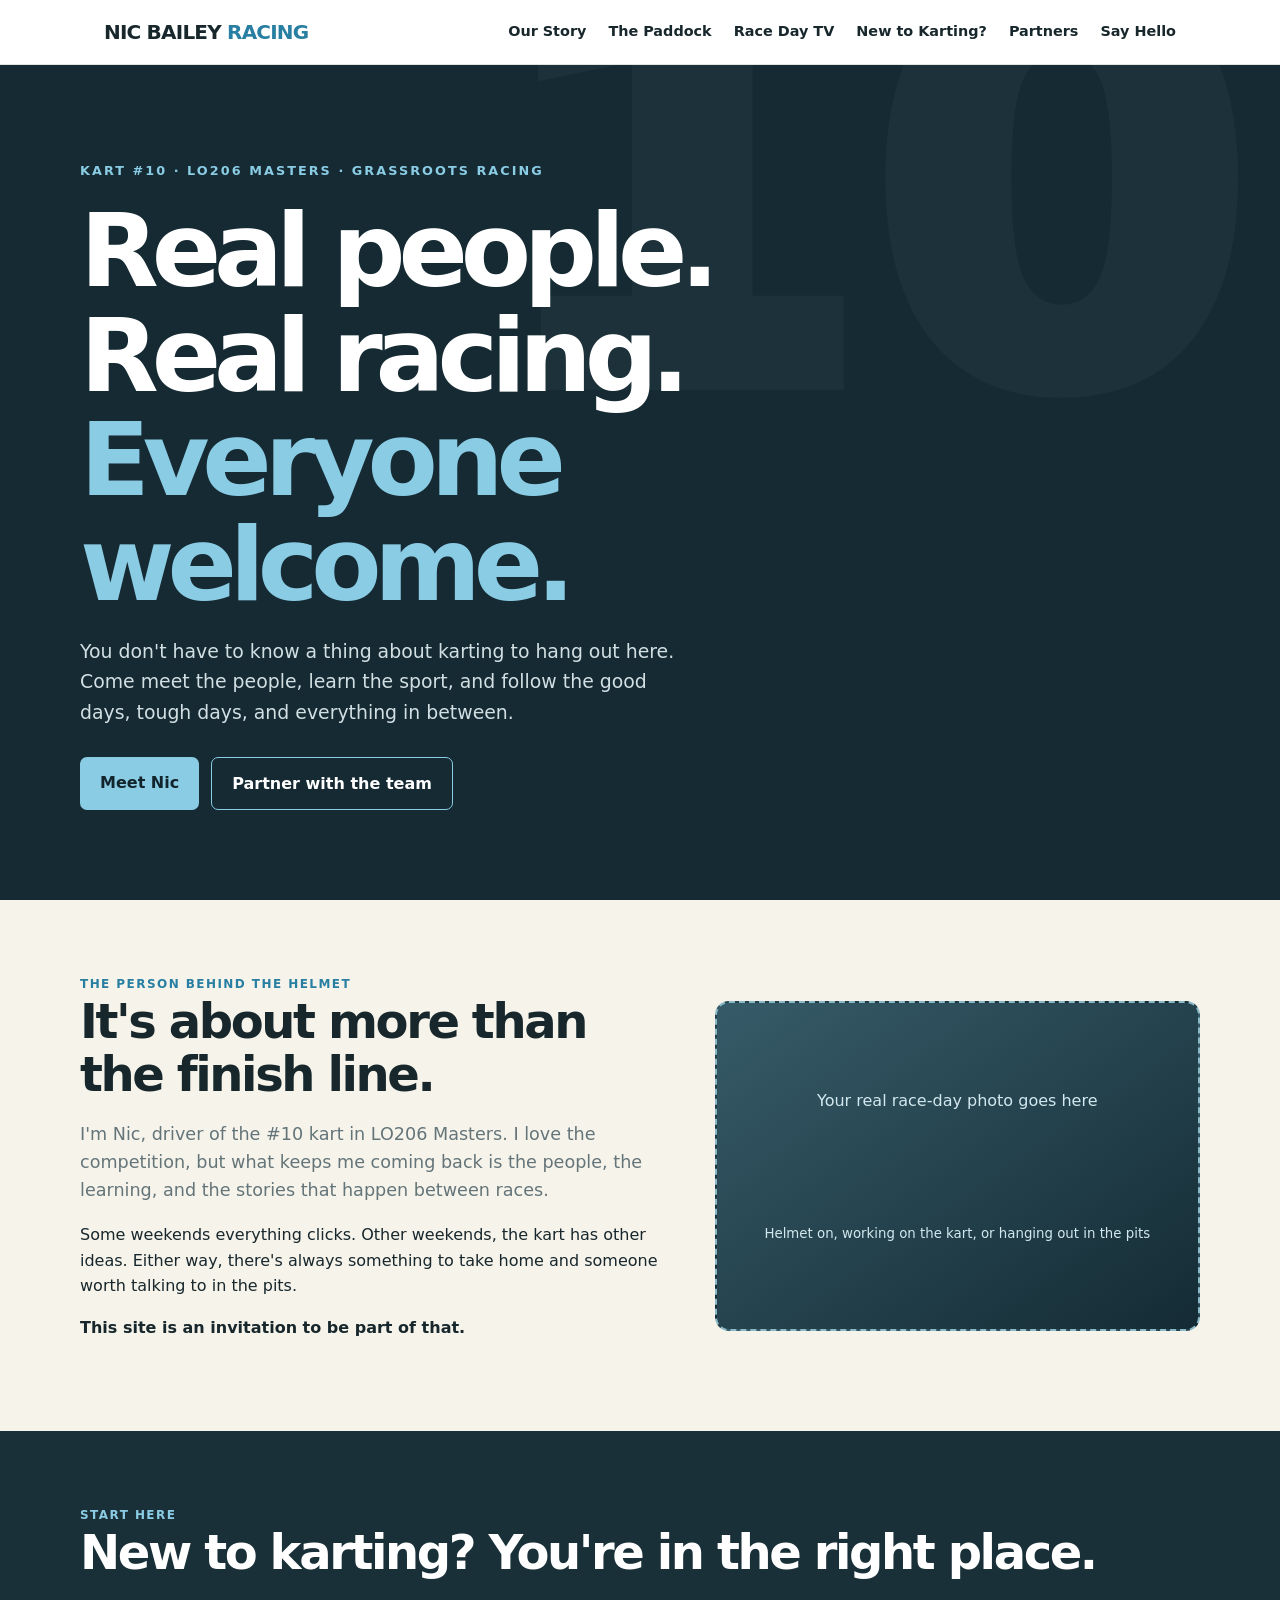
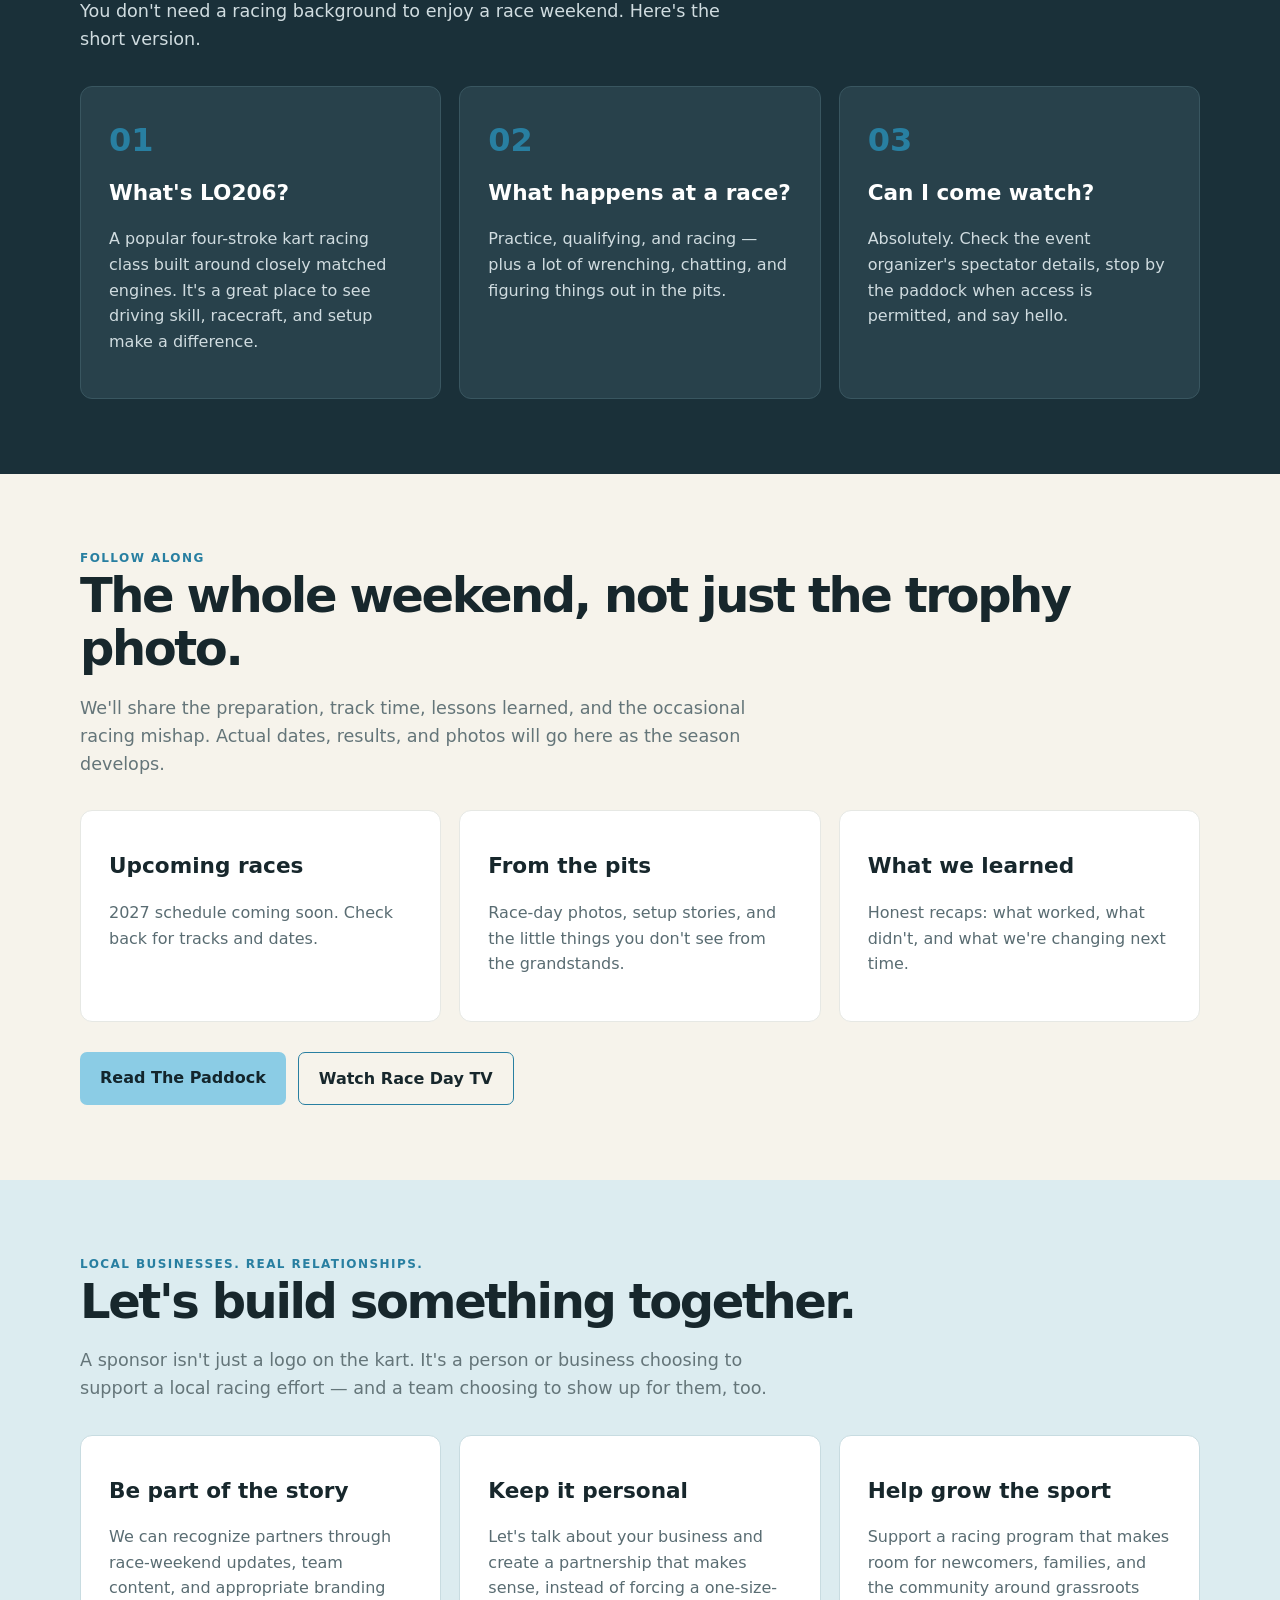
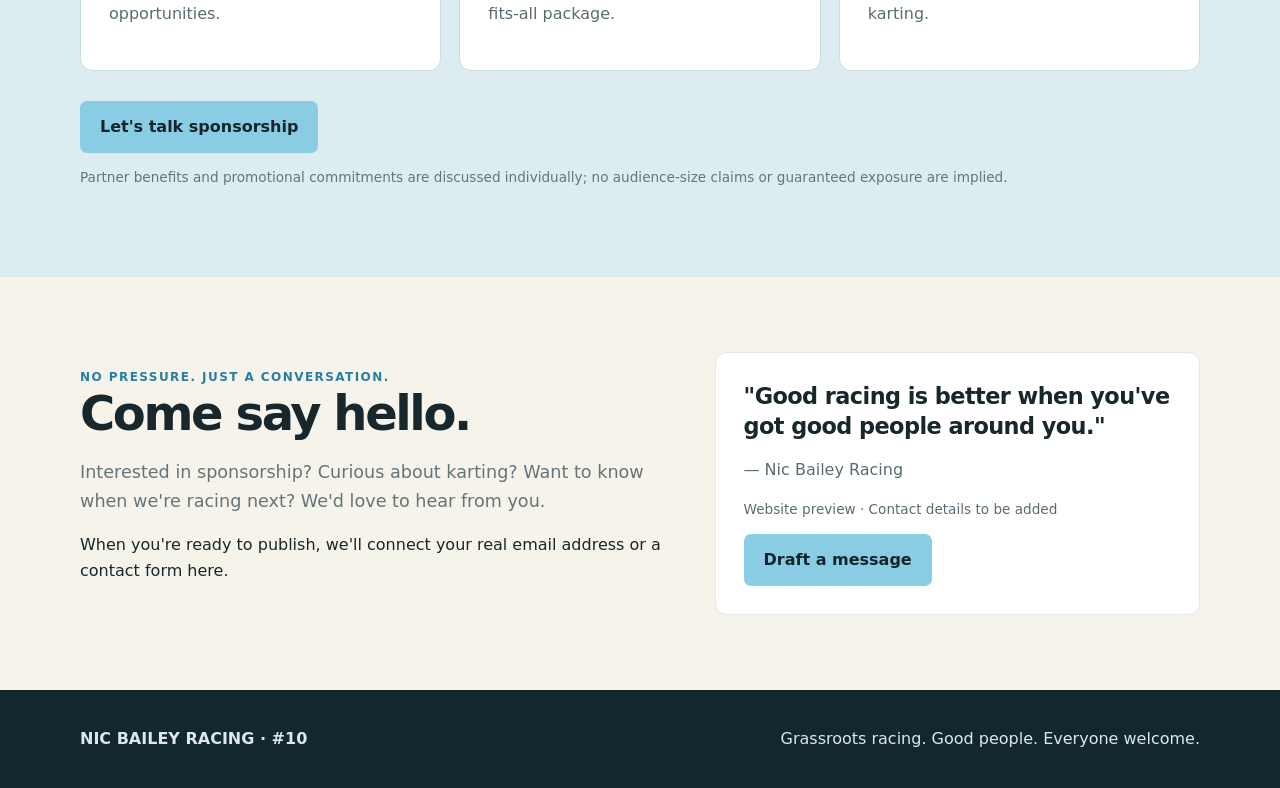
==== index.html @ 13d5673d "Add files via upload" ====
<!doctype html><html lang="en"><head><meta charset="utf-8"><meta name="viewport" content="width=device-width,initial-scale=1"><title>Nic Bailey Racing | Real People. Real Racing.</title><style>:root{--ink:#17272c;--blue:#287fa1;--cream:#f6f3eb;--muted:#647579}*{box-sizing:border-box}html{scroll-behavior:smooth}body{margin:0;font-family:system-ui,-apple-system,Segoe UI,sans-serif;background:var(--cream);color:var(--ink);line-height:1.6}header{background:#fff;position:sticky;top:0;z-index:10;border-bottom:1px solid #e2e4df}.nav{max-width:1120px;margin:auto;padding:16px 24px;display:flex;align-items:center;justify-content:space-between;gap:20px}.brand{font-weight:900;letter-spacing:-.04em;font-size:1.25rem}.brand span{color:var(--blue)}nav{display:flex;gap:22px;flex-wrap:wrap}a{color:inherit;text-decoration:none}nav a{font-size:.9rem;font-weight:650}nav a:hover{color:var(--blue)}.hero{background:#152a33;color:white;padding:96px 24px 90px;position:relative;overflow:hidden}.hero:after{content:'10';position:absolute;right:3%;top:-140px;font-weight:1000;font-size:550px;line-height:1;color:#ffffff08;pointer-events:none}.wrap{max-width:1120px;margin:auto;position:relative;z-index:1}.eyebrow{color:#8bcce5;text-transform:uppercase;letter-spacing:.16em;font-weight:800;font-size:.8rem}.hero h1{font-size:clamp(3.2rem,8vw,6.7rem);line-height:1.02;letter-spacing:-.07em;max-width:790px;margin:18px 0}.hero h1 em{font-style:normal;color:#8bcce5}.hero p{font-size:1.18rem;max-width:610px;color:#d2dfe3}.buttons{display:flex;flex-wrap:wrap;gap:12px;margin-top:30px}.btn{display:inline-block;background:#8bcce5;color:#13252c;padding:13px 20px;border-radius:7px;font-weight:800}.btn.outline{background:transparent;color:white;border:1px solid #8bcce5}.section{padding:75px 24px}.section h2{font-size:clamp(2rem,4vw,3rem);line-height:1.12;letter-spacing:-.05em;margin:0 0 18px}.lead{max-width:690px;color:var(--muted);font-size:1.1rem}.grid{display:grid;grid-template-columns:repeat(3,1fr);gap:18px;margin-top:32px}.card{background:white;padding:28px;border-radius:12px;border:1px solid #e6e8e4}.card h3{font-size:1.35rem;margin:10px 0}.card p{color:#596c72}.number{font-size:2rem;font-weight:900;color:var(--blue)}.dark{background:#1a3039;color:white}.dark .lead,.dark .card p{color:#d0dce0}.dark .card{background:#28414b;border-color:#395660}.pill{font-size:.75rem;font-weight:800;color:var(--blue);text-transform:uppercase;letter-spacing:.12em}.dark .pill{color:#8bcce5}.split{display:grid;grid-template-columns:1.2fr 1fr;gap:52px;align-items:center}.photo{background:linear-gradient(145deg,#365b68,#142b34);border-radius:14px;min-height:330px;display:grid;place-items:center;text-align:center;color:#d2e8ee;padding:30px;border:2px dashed #8bb9c7}.quote{font-size:1.4rem;font-weight:750;line-height:1.35;letter-spacing:-.025em}.sponsor{background:#dcecf0}.sponsor .card{border-color:#c8dce1}.footer{padding:36px 24px;background:#13272f;color:#dce8ec}.footer .wrap{display:flex;justify-content:space-between;gap:18px;flex-wrap:wrap}.small{font-size:.85rem;color:#63767b}.dark .small{color:#b9cbd1}.mobile{display:none}@media(max-width:760px){.grid,.split{grid-template-columns:1fr}.hero{padding:70px 22px}.section{padding:55px 22px}.nav{align-items:flex-start;flex-direction:column}nav{gap:12px}.hero:after{font-size:340px;top:0}.photo{min-height:230px}}</style></head><body><header><div class="nav"><a class="brand" href="index.html">NIC BAILEY <span>RACING</span></a><nav><a href="index.html#story">Our Story</a><a href="paddock.html">The Paddock</a><a href="videos.html">Race Day TV</a><a href="index.html#new">New to Karting?</a><a href="index.html#partners">Partners</a><a href="index.html#contact">Say Hello</a></nav></div></header><main><section class="hero" id="home"><div class="wrap"><div class="eyebrow">Kart #10 · LO206 Masters · Grassroots racing</div><h1>Real people.<br>Real racing.<br><em>Everyone welcome.</em></h1><p>You don't have to know a thing about karting to hang out here. Come meet the people, learn the sport, and follow the good days, tough days, and everything in between.</p><div class="buttons"><a class="btn" href="#story">Meet Nic</a><a class="btn outline" href="#partners">Partner with the team</a></div></div></section><section class="section" id="story"><div class="wrap split"><div><div class="pill">The person behind the helmet</div><h2>It's about more than the finish line.</h2><p class="lead">I'm Nic, driver of the #10 kart in LO206 Masters. I love the competition, but what keeps me coming back is the people, the learning, and the stories that happen between races.</p><p>Some weekends everything clicks. Other weekends, the kart has other ideas. Either way, there's always something to take home and someone worth talking to in the pits.</p><p><strong>This site is an invitation to be part of that.</strong></p></div><div class="photo">Your real race-day photo goes here<br><small>Helmet on, working on the kart, or hanging out in the pits</small></div></div></section><section class="section dark" id="new"><div class="wrap"><div class="pill">Start here</div><h2>New to karting? You're in the right place.</h2><p class="lead">You don't need a racing background to enjoy a race weekend. Here's the short version.</p><div class="grid"><article class="card"><div class="number">01</div><h3>What's LO206?</h3><p>A popular four-stroke kart racing class built around closely matched engines. It's a great place to see driving skill, racecraft, and setup make a difference.</p></article><article class="card"><div class="number">02</div><h3>What happens at a race?</h3><p>Practice, qualifying, and racing — plus a lot of wrenching, chatting, and figuring things out in the pits.</p></article><article class="card"><div class="number">03</div><h3>Can I come watch?</h3><p>Absolutely. Check the event organizer's spectator details, stop by the paddock when access is permitted, and say hello.</p></article></div></div></section><section class="section" id="weekend"><div class="wrap"><div class="pill">Follow along</div><h2>The whole weekend, not just the trophy photo.</h2><p class="lead">We'll share the preparation, track time, lessons learned, and the occasional racing mishap. Actual dates, results, and photos will go here as the season develops.</p><div class="grid"><article class="card"><h3>Upcoming races</h3><p>2027 schedule coming soon. Check back for tracks and dates.</p></article><article class="card"><h3>From the pits</h3><p>Race-day photos, setup stories, and the little things you don't see from the grandstands.</p></article><article class="card"><h3>What we learned</h3><p>Honest recaps: what worked, what didn't, and what we're changing next time.</p></article></div><div class="buttons"><a class="btn" href="paddock.html">Read The Paddock</a><a class="btn outline" style="color:#17272c;border-color:#287fa1" href="videos.html">Watch Race Day TV</a></div></div></section><section class="section sponsor" id="partners"><div class="wrap"><div class="pill">Local businesses. Real relationships.</div><h2>Let's build something together.</h2><p class="lead">A sponsor isn't just a logo on the kart. It's a person or business choosing to support a local racing effort — and a team choosing to show up for them, too.</p><div class="grid"><article class="card"><h3>Be part of the story</h3><p>We can recognize partners through race-weekend updates, team content, and appropriate branding opportunities.</p></article><article class="card"><h3>Keep it personal</h3><p>Let's talk about your business and create a partnership that makes sense, instead of forcing a one-size-fits-all package.</p></article><article class="card"><h3>Help grow the sport</h3><p>Support a racing program that makes room for newcomers, families, and the community around grassroots karting.</p></article></div><div class="buttons"><a class="btn" href="#contact">Let's talk sponsorship</a></div><p class="small">Partner benefits and promotional commitments are discussed individually; no audience-size claims or guaranteed exposure are implied.</p></div></section><section class="section" id="contact"><div class="wrap split"><div><div class="pill">No pressure. Just a conversation.</div><h2>Come say hello.</h2><p class="lead">Interested in sponsorship? Curious about karting? Want to know when we're racing next? We'd love to hear from you.</p><p>When you're ready to publish, we'll connect your real email address or a contact form here.</p></div><div class="card"><div class="quote">"Good racing is better when you've got good people around you."</div><p>— Nic Bailey Racing</p><p class="small">Website preview · Contact details to be added</p><a class="btn" href="mailto:?subject=Hello%20Nic%20Bailey%20Racing">Draft a message</a></div></div></section></main><footer class="footer"><div class="wrap"><strong>NIC BAILEY RACING · #10</strong><span>Grassroots racing. Good people. Everyone welcome.</span></div></footer></body></html>
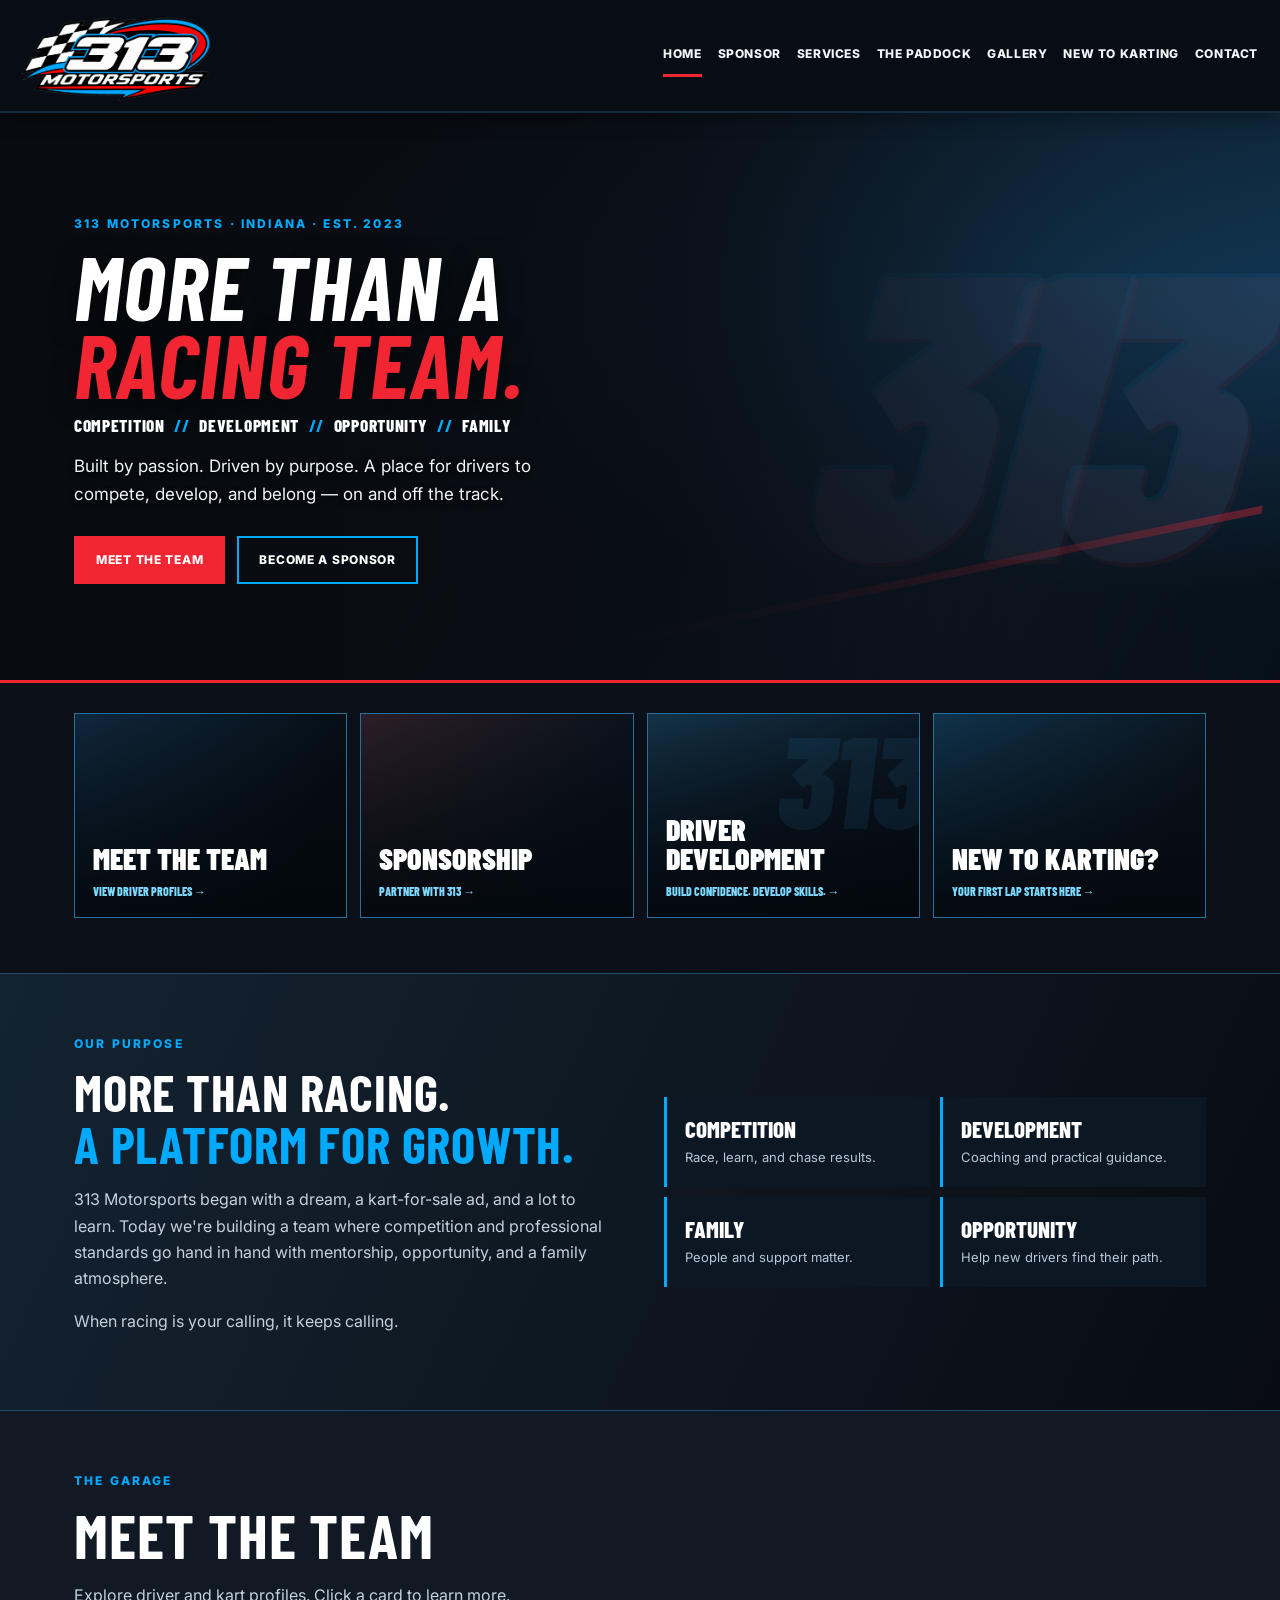
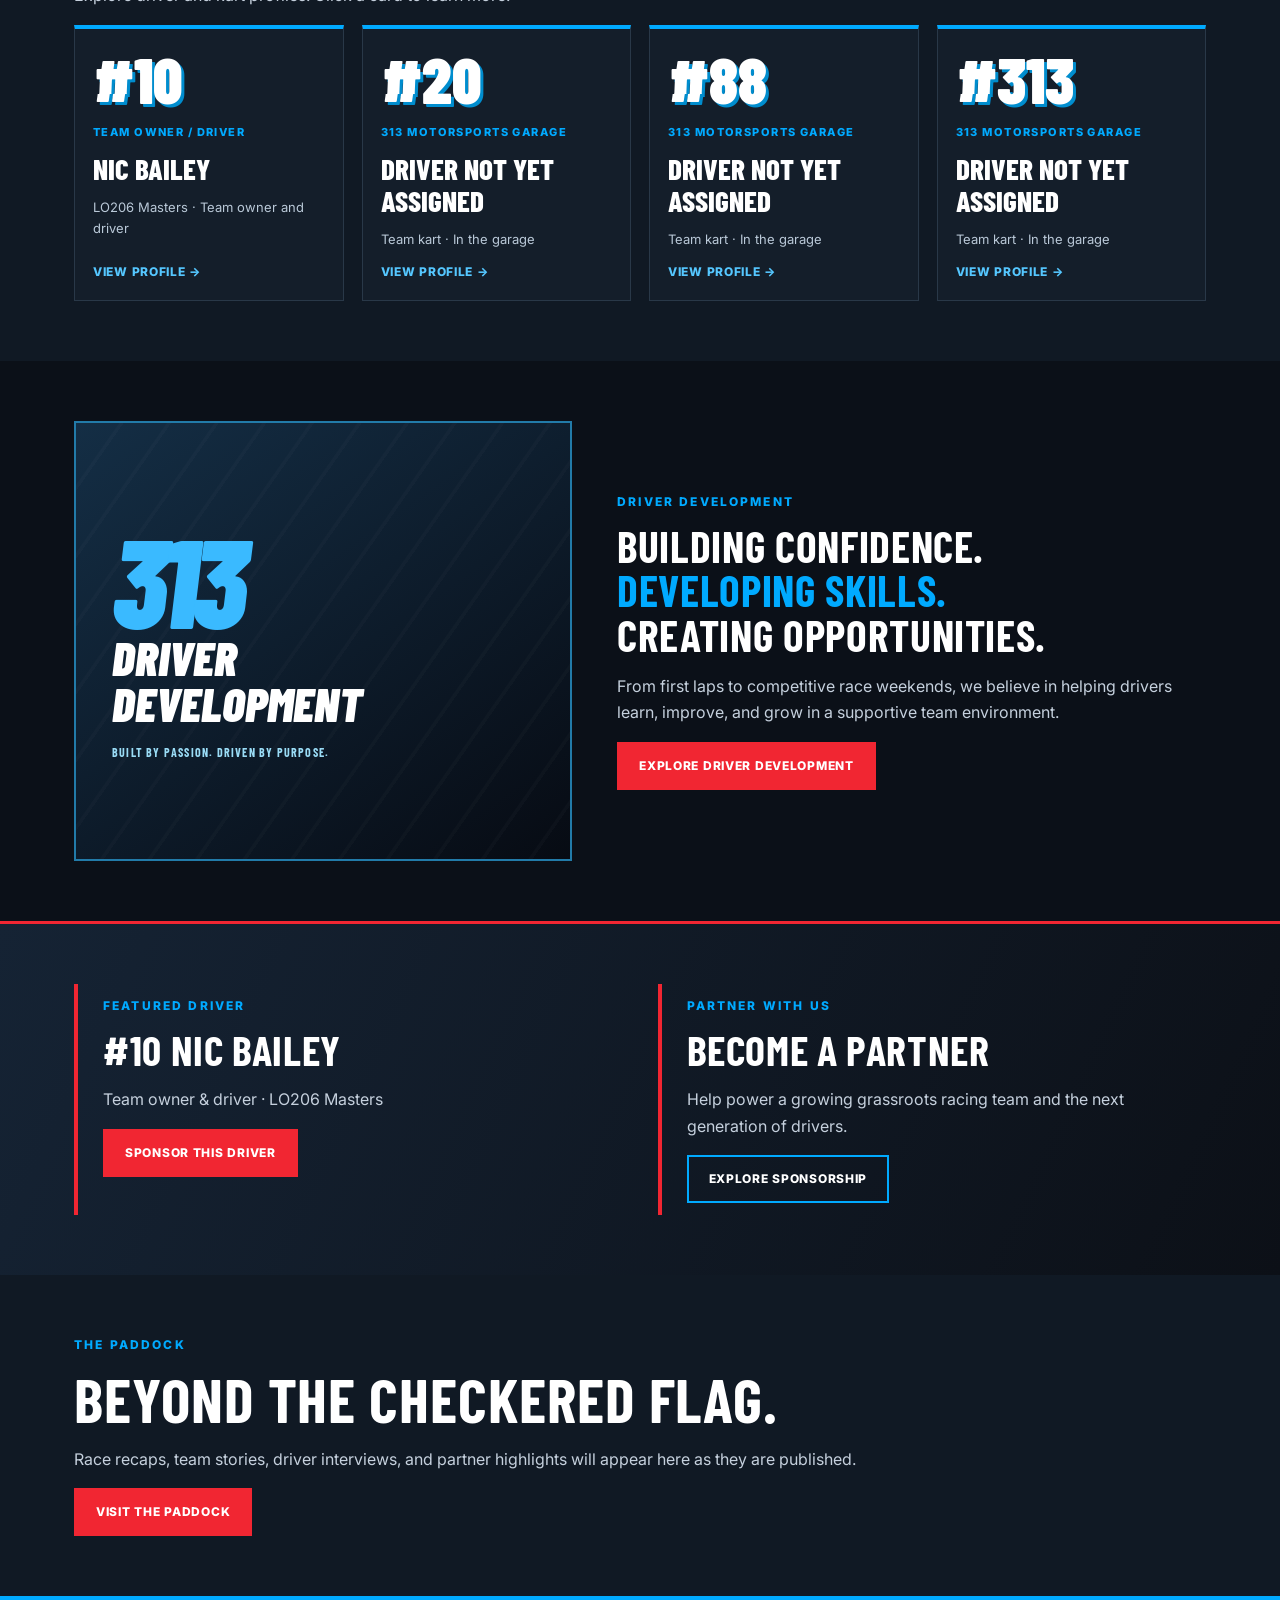
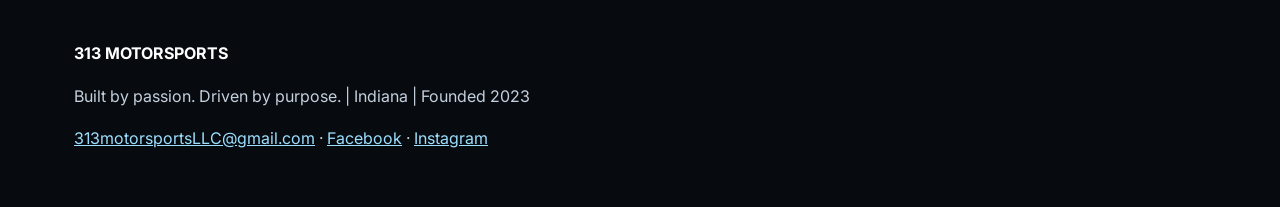
==== commit a388697c: "Add files via upload" ====
--- a/index.html
+++ b/index.html
@@ -1 +1 @@
-<!doctype html><html lang="en"><head><meta charset="utf-8"><meta name="viewport" content="width=device-width,initial-scale=1"><title>Nic Bailey Racing | Real People. Real Racing.</title><style>:root{--ink:#17272c;--blue:#287fa1;--cream:#f6f3eb;--muted:#647579}*{box-sizing:border-box}html{scroll-behavior:smooth}body{margin:0;font-family:system-ui,-apple-system,Segoe UI,sans-serif;background:var(--cream);color:var(--ink);line-height:1.6}header{background:#fff;position:sticky;top:0;z-index:10;border-bottom:1px solid #e2e4df}.nav{max-width:1120px;margin:auto;padding:16px 24px;display:flex;align-items:center;justify-content:space-between;gap:20px}.brand{font-weight:900;letter-spacing:-.04em;font-size:1.25rem}.brand span{color:var(--blue)}nav{display:flex;gap:22px;flex-wrap:wrap}a{color:inherit;text-decoration:none}nav a{font-size:.9rem;font-weight:650}nav a:hover{color:var(--blue)}.hero{background:#152a33;color:white;padding:96px 24px 90px;position:relative;overflow:hidden}.hero:after{content:'10';position:absolute;right:3%;top:-140px;font-weight:1000;font-size:550px;line-height:1;color:#ffffff08;pointer-events:none}.wrap{max-width:1120px;margin:auto;position:relative;z-index:1}.eyebrow{color:#8bcce5;text-transform:uppercase;letter-spacing:.16em;font-weight:800;font-size:.8rem}.hero h1{font-size:clamp(3.2rem,8vw,6.7rem);line-height:1.02;letter-spacing:-.07em;max-width:790px;margin:18px 0}.hero h1 em{font-style:normal;color:#8bcce5}.hero p{font-size:1.18rem;max-width:610px;color:#d2dfe3}.buttons{display:flex;flex-wrap:wrap;gap:12px;margin-top:30px}.btn{display:inline-block;background:#8bcce5;color:#13252c;padding:13px 20px;border-radius:7px;font-weight:800}.btn.outline{background:transparent;color:white;border:1px solid #8bcce5}.section{padding:75px 24px}.section h2{font-size:clamp(2rem,4vw,3rem);line-height:1.12;letter-spacing:-.05em;margin:0 0 18px}.lead{max-width:690px;color:var(--muted);font-size:1.1rem}.grid{display:grid;grid-template-columns:repeat(3,1fr);gap:18px;margin-top:32px}.card{background:white;padding:28px;border-radius:12px;border:1px solid #e6e8e4}.card h3{font-size:1.35rem;margin:10px 0}.card p{color:#596c72}.number{font-size:2rem;font-weight:900;color:var(--blue)}.dark{background:#1a3039;color:white}.dark .lead,.dark .card p{color:#d0dce0}.dark .card{background:#28414b;border-color:#395660}.pill{font-size:.75rem;font-weight:800;color:var(--blue);text-transform:uppercase;letter-spacing:.12em}.dark .pill{color:#8bcce5}.split{display:grid;grid-template-columns:1.2fr 1fr;gap:52px;align-items:center}.photo{background:linear-gradient(145deg,#365b68,#142b34);border-radius:14px;min-height:330px;display:grid;place-items:center;text-align:center;color:#d2e8ee;padding:30px;border:2px dashed #8bb9c7}.quote{font-size:1.4rem;font-weight:750;line-height:1.35;letter-spacing:-.025em}.sponsor{background:#dcecf0}.sponsor .card{border-color:#c8dce1}.footer{padding:36px 24px;background:#13272f;color:#dce8ec}.footer .wrap{display:flex;justify-content:space-between;gap:18px;flex-wrap:wrap}.small{font-size:.85rem;color:#63767b}.dark .small{color:#b9cbd1}.mobile{display:none}@media(max-width:760px){.grid,.split{grid-template-columns:1fr}.hero{padding:70px 22px}.section{padding:55px 22px}.nav{align-items:flex-start;flex-direction:column}nav{gap:12px}.hero:after{font-size:340px;top:0}.photo{min-height:230px}}</style></head><body><header><div class="nav"><a class="brand" href="index.html">NIC BAILEY <span>RACING</span></a><nav><a href="index.html#story">Our Story</a><a href="paddock.html">The Paddock</a><a href="videos.html">Race Day TV</a><a href="index.html#new">New to Karting?</a><a href="index.html#partners">Partners</a><a href="index.html#contact">Say Hello</a></nav></div></header><main><section class="hero" id="home"><div class="wrap"><div class="eyebrow">Kart #10 · LO206 Masters · Grassroots racing</div><h1>Real people.<br>Real racing.<br><em>Everyone welcome.</em></h1><p>You don't have to know a thing about karting to hang out here. Come meet the people, learn the sport, and follow the good days, tough days, and everything in between.</p><div class="buttons"><a class="btn" href="#story">Meet Nic</a><a class="btn outline" href="#partners">Partner with the team</a></div></div></section><section class="section" id="story"><div class="wrap split"><div><div class="pill">The person behind the helmet</div><h2>It's about more than the finish line.</h2><p class="lead">I'm Nic, driver of the #10 kart in LO206 Masters. I love the competition, but what keeps me coming back is the people, the learning, and the stories that happen between races.</p><p>Some weekends everything clicks. Other weekends, the kart has other ideas. Either way, there's always something to take home and someone worth talking to in the pits.</p><p><strong>This site is an invitation to be part of that.</strong></p></div><div class="photo">Your real race-day photo goes here<br><small>Helmet on, working on the kart, or hanging out in the pits</small></div></div></section><section class="section dark" id="new"><div class="wrap"><div class="pill">Start here</div><h2>New to karting? You're in the right place.</h2><p class="lead">You don't need a racing background to enjoy a race weekend. Here's the short version.</p><div class="grid"><article class="card"><div class="number">01</div><h3>What's LO206?</h3><p>A popular four-stroke kart racing class built around closely matched engines. It's a great place to see driving skill, racecraft, and setup make a difference.</p></article><article class="card"><div class="number">02</div><h3>What happens at a race?</h3><p>Practice, qualifying, and racing — plus a lot of wrenching, chatting, and figuring things out in the pits.</p></article><article class="card"><div class="number">03</div><h3>Can I come watch?</h3><p>Absolutely. Check the event organizer's spectator details, stop by the paddock when access is permitted, and say hello.</p></article></div></div></section><section class="section" id="weekend"><div class="wrap"><div class="pill">Follow along</div><h2>The whole weekend, not just the trophy photo.</h2><p class="lead">We'll share the preparation, track time, lessons learned, and the occasional racing mishap. Actual dates, results, and photos will go here as the season develops.</p><div class="grid"><article class="card"><h3>Upcoming races</h3><p>2027 schedule coming soon. Check back for tracks and dates.</p></article><article class="card"><h3>From the pits</h3><p>Race-day photos, setup stories, and the little things you don't see from the grandstands.</p></article><article class="card"><h3>What we learned</h3><p>Honest recaps: what worked, what didn't, and what we're changing next time.</p></article></div><div class="buttons"><a class="btn" href="paddock.html">Read The Paddock</a><a class="btn outline" style="color:#17272c;border-color:#287fa1" href="videos.html">Watch Race Day TV</a></div></div></section><section class="section sponsor" id="partners"><div class="wrap"><div class="pill">Local businesses. Real relationships.</div><h2>Let's build something together.</h2><p class="lead">A sponsor isn't just a logo on the kart. It's a person or business choosing to support a local racing effort — and a team choosing to show up for them, too.</p><div class="grid"><article class="card"><h3>Be part of the story</h3><p>We can recognize partners through race-weekend updates, team content, and appropriate branding opportunities.</p></article><article class="card"><h3>Keep it personal</h3><p>Let's talk about your business and create a partnership that makes sense, instead of forcing a one-size-fits-all package.</p></article><article class="card"><h3>Help grow the sport</h3><p>Support a racing program that makes room for newcomers, families, and the community around grassroots karting.</p></article></div><div class="buttons"><a class="btn" href="#contact">Let's talk sponsorship</a></div><p class="small">Partner benefits and promotional commitments are discussed individually; no audience-size claims or guaranteed exposure are implied.</p></div></section><section class="section" id="contact"><div class="wrap split"><div><div class="pill">No pressure. Just a conversation.</div><h2>Come say hello.</h2><p class="lead">Interested in sponsorship? Curious about karting? Want to know when we're racing next? We'd love to hear from you.</p><p>When you're ready to publish, we'll connect your real email address or a contact form here.</p></div><div class="card"><div class="quote">"Good racing is better when you've got good people around you."</div><p>— Nic Bailey Racing</p><p class="small">Website preview · Contact details to be added</p><a class="btn" href="mailto:?subject=Hello%20Nic%20Bailey%20Racing">Draft a message</a></div></div></section></main><footer class="footer"><div class="wrap"><strong>NIC BAILEY RACING · #10</strong><span>Grassroots racing. Good people. Everyone welcome.</span></div></footer></body></html>
+<!doctype html><html lang="en"><head><meta charset="utf-8"><meta name="viewport" content="width=device-width,initial-scale=1"><meta name="description" content="313 Motorsports — Indiana grassroots kart racing, driver development, team partnerships and racing news."><title>313 Motorsports | Built by Passion</title><link rel="stylesheet" href="style.css"></head><body><header><div class="nav"><a class="brand" href="#home"><img src="assets/313-logo.png" alt="313 Motorsports logo"></a><button class="menu" id="menu" aria-label="Toggle menu">☰ Menu</button><nav id="nav" aria-label="Main navigation"><a href="#home">Home</a><a href="#sponsor">Sponsor</a><a href="#services">Services</a><a href="#paddock">The Paddock</a><a href="#gallery">Gallery</a><a href="#karting">New to Karting</a><a href="#contact">Contact</a></nav></div></header><main id="app"></main><dialog id="teamProfile" class="profile-dialog" aria-labelledby="profileName"><button type="button" class="profile-close" aria-label="Close profile">✕</button><div class="profile-content"><div class="profile-photo" id="profilePhoto">Photo coming soon</div><div><div class="eyebrow">313 MOTORSPORTS · TEAM PROFILE</div><div class="profile-number" id="profileNumber"></div><h2 id="profileName"></h2><p class="profile-role" id="profileRole"></p><dl class="profile-facts"><div><dt>Racing class</dt><dd id="profileClass"></dd></div><div><dt>Status</dt><dd id="profileStatus"></dd></div></dl><p id="profileBio"></p><a class="btn" id="profileAction" href="#contact?type=driver">Learn more</a></div></div></dialog><dialog id="galleryLightbox" class="gallery-lightbox" aria-label="Photo viewer"><button type="button" class="gallery-close" aria-label="Close photo">✕</button><figure><img alt=""><figcaption></figcaption></figure></dialog><dialog id="galleryVideoDialog" class="gallery-lightbox gallery-video-dialog" aria-label="Video player"><button type="button" class="gallery-video-close" aria-label="Close video">✕</button><div class="gallery-video-content"></div><p class="gallery-video-title"></p></dialog><footer><div class="wrap"><strong>313 MOTORSPORTS</strong><p>Built by passion. Driven by purpose. | Indiana | Founded 2023</p><p><a href="mailto:313motorsportsLLC@gmail.com">313motorsportsLLC@gmail.com</a> · <a href="https://www.facebook.com/profile.php?id=61554149565484" target="_blank" rel="noopener">Facebook</a> · <a href="https://www.instagram.com/313_motorsport/" target="_blank" rel="noopener">Instagram</a></p></div></footer><script src="site.js"></script><script>document.querySelector(".gallery-video-close").addEventListener("click",()=>document.getElementById("galleryVideoDialog").close());document.getElementById("galleryVideoDialog").addEventListener("close",()=>document.querySelector(".gallery-video-content").replaceChildren());document.getElementById("galleryVideoDialog").addEventListener("click",e=>{if(e.target.id==="galleryVideoDialog")e.target.close()});document.querySelector(".gallery-close").addEventListener("click",()=>document.getElementById("galleryLightbox").close());document.getElementById("galleryLightbox").addEventListener("click",e=>{if(e.target.id==="galleryLightbox")e.target.close()});</script></body></html>
--- a/style.css
+++ b/style.css
@@ -0,0 +1,61 @@
+@import url('https://fonts.googleapis.com/css2?family=Barlow+Condensed:wght@500;600;700;800;900&family=Inter:wght@400;500;600;700&display=swap');
+:root{--ink:#0b1018;--panel:#141e2a;--blue:#00aaff;--red:#f12632;--muted:#a8b7c8;--line:#293848}*{box-sizing:border-box}html{scroll-behavior:smooth}body{margin:0;background:#0b1018;color:white;font-family:Inter,Arial,sans-serif;line-height:1.65}a{color:inherit}header{background:#fff;color:#111;position:sticky;top:0;z-index:20;box-shadow:0 3px 20px #0006}.nav{max-width:1220px;margin:auto;display:flex;align-items:center;justify-content:space-between;gap:24px;padding:8px 22px}.brand img{width:205px;max-width:36vw;display:block}nav{display:flex;gap:16px;flex-wrap:wrap}nav a{font-size:12px;font-weight:800;text-decoration:none;text-transform:uppercase;letter-spacing:.05em;padding:10px 0;border-bottom:3px solid transparent}nav a.active,nav a:hover{border-color:var(--red)}.menu{display:none;background:#111;color:white;border:0;padding:9px 12px}.wrap{max-width:1180px;margin:auto;padding:0 24px}.hero{background:radial-gradient(circle at 85% 20%,#123c61 0%,transparent 40%),linear-gradient(125deg,#0b1018,#162332);border-bottom:5px solid var(--red);padding:76px 0 70px;position:relative;overflow:hidden}.hero:after{content:'313';font:900 320px 'Barlow Condensed',sans-serif;position:absolute;right:-20px;top:-115px;color:#ffffff08;pointer-events:none}.eyebrow{color:var(--blue);font-size:12px;letter-spacing:.18em;font-weight:800;text-transform:uppercase}h1,h2,h3{font-family:'Barlow Condensed',Impact,sans-serif;text-transform:uppercase;line-height:1.02;letter-spacing:.015em;margin:12px 0}h1{font-size:clamp(54px,8vw,104px);max-width:900px}h2{font-size:clamp(38px,5vw,62px)}h3{font-size:29px}p{color:#c5d0dd;max-width:850px}.lead{font-size:19px;max-width:710px}.buttons{display:flex;flex-wrap:wrap;gap:12px;margin-top:28px}.btn{display:inline-block;border:2px solid var(--red);background:var(--red);color:white;padding:12px 20px;text-decoration:none;text-transform:uppercase;font-weight:800;font-size:12px;letter-spacing:.06em;cursor:pointer}.btn.alt{background:transparent;border-color:var(--blue)}.btn:hover{filter:brightness(1.16)}section{padding:60px 0}.section-dark{background:#101924}.grid{display:grid;grid-template-columns:repeat(3,minmax(0,1fr));gap:18px}.grid.two{grid-template-columns:repeat(2,minmax(0,1fr))}.card{background:var(--panel);border:1px solid var(--line);padding:25px;border-top:3px solid var(--blue)}.card.red{border-top-color:var(--red)}.card p{font-size:14px}.kicker{font-size:11px;letter-spacing:.13em;color:var(--blue);font-weight:800;text-transform:uppercase}.price{font-size:18px;font-weight:800;color:white}.muted{color:var(--muted)}.pill{font-size:11px;font-weight:800;text-transform:uppercase;letter-spacing:.06em;padding:6px 9px;background:#173a2c;color:#78e4a4;display:inline-block}.pill.pending{background:#453824;color:#f3c983}.banner{background:#062b46;border-left:5px solid var(--blue);padding:24px;margin:22px 0}.steps{counter-reset:step}.step{padding:18px 0 18px 60px;border-bottom:1px solid var(--line);position:relative}.step:before{counter-increment:step;content:counter(step,decimal-leading-zero);position:absolute;left:0;top:16px;color:var(--blue);font:800 32px 'Barlow Condensed'}.filters{display:flex;flex-wrap:wrap;gap:8px;margin:22px 0}.filter{background:transparent;color:white;border:1px solid #526579;padding:8px 13px;cursor:pointer}.filter.selected{background:var(--blue);border-color:var(--blue);color:#06111c}.gallery{display:grid;grid-template-columns:repeat(3,1fr);gap:12px}.gallery div{background:linear-gradient(135deg,#183c59,#1b1e27);min-height:145px;display:grid;place-items:center;text-align:center;padding:15px;color:#c9d9e9;border:1px dashed #59738b}table{border-collapse:collapse;width:100%;margin:20px 0}th,td{text-align:left;padding:12px;border-bottom:1px solid var(--line)}th{color:var(--blue)}.formbox{max-width:780px;background:#152131;border:1px solid #33475d;padding:28px}label{display:block;margin:12px 0 5px;font-weight:700;font-size:13px}input,textarea,select{width:100%;padding:13px;background:#0a121c;color:white;border:1px solid #4c5e72;font:inherit}textarea{min-height:125px}.notice{color:#ffd6a2;font-size:13px}.tabs{display:flex;gap:8px;flex-wrap:wrap;margin:24px 0}.tab{background:#1b2939;color:white;border:1px solid #46586d;padding:11px 15px;cursor:pointer;font-weight:700}.tab.active{background:var(--red);border-color:var(--red)}footer{border-top:4px solid var(--blue);padding:40px 0;background:#070b10}footer a{color:#9ddfff}.logo-band{background:#fff;padding:18px;display:inline-block;margin-top:25px}.logo-band img{width:min(450px,80vw);display:block}.hidden{display:none!important}@media(max-width:850px){.grid,.grid.two{grid-template-columns:1fr 1fr}.nav{flex-wrap:wrap}.menu{display:block}nav{display:none;width:100%;flex-direction:column;gap:0}nav.open{display:flex}nav a{padding:8px}.hero{padding:55px 0}.hero:after{font-size:180px;top:20px}}@media(max-width:570px){.grid,.grid.two,.gallery{grid-template-columns:1fr}.wrap{padding:0 17px}.hero{padding:44px 0}.card{padding:19px}section{padding:42px 0}h1{font-size:55px}}
+
+/* Meet the Team interactive profiles */
+.team-card{display:flex;flex-direction:column;align-items:flex-start;text-align:left;gap:12px;background:var(--panel);border:1px solid var(--line);border-top:4px solid var(--blue);padding:25px;color:#fff;font:inherit;cursor:pointer;min-height:250px;transition:transform .15s,border-color .15s,box-shadow .15s}
+.team-card:hover,.team-card:focus-visible{transform:translateY(-3px);border-color:var(--blue);box-shadow:0 8px 26px #0006;outline-offset:3px}.team-number,.profile-number{font:900 68px/1 'Barlow Condensed',Impact,sans-serif;color:#fff;text-shadow:3px 3px 0 #008dce}.team-name{font:800 29px/1.1 'Barlow Condensed',Impact,sans-serif;text-transform:uppercase}.team-detail{font-size:13px;color:#bac9d8}.team-link{margin-top:auto;color:#55c7ff;font-size:12px;font-weight:800;letter-spacing:.06em}.profile-dialog{width:min(850px,calc(100% - 26px));max-height:90vh;overflow:auto;background:#111c2a;border:1px solid #46657f;border-top:5px solid var(--red);padding:30px;color:white;box-shadow:0 30px 90px #000a}.profile-dialog::backdrop{background:#02060bdc}.profile-close{position:absolute;right:15px;top:12px;background:transparent;color:#fff;border:1px solid #617185;padding:7px 12px;font-size:20px;cursor:pointer}.profile-content{display:grid;grid-template-columns:230px 1fr;gap:30px;padding-top:18px}.profile-photo{min-height:280px;background:linear-gradient(135deg,#143b5c,#131922);border:1px dashed #54718b;display:grid;place-items:center;text-align:center;padding:20px;color:#a8bed2}.profile-dialog h2{font-size:48px}.profile-role{font-weight:700;color:#6fcaff}.profile-facts{display:flex;gap:25px;flex-wrap:wrap}.profile-facts dt{color:#91a9bf;text-transform:uppercase;font-size:11px;font-weight:700}.profile-facts dd{margin:0;font-weight:700}.profile-dialog .btn{margin-top:15px}@media(max-width:650px){.profile-content{grid-template-columns:1fr}.profile-photo{min-height:140px}.profile-dialog{padding:20px}.team-card{min-height:200px}}
+
+.selected-driver{background:#092b43;border:1px solid #18aafa;border-left:5px solid #18aafa;padding:16px;margin-top:18px}.selected-driver strong{color:#fff}.selected-driver p{margin:3px 0 7px;font-size:13px}.selected-driver a{color:#89d9ff;font-size:12px}
+
+/* 2027 concept homepage, built with authentic team photos */
+header{background:#090c12;color:white;border-bottom:2px solid #152c3f}.brand img{background:transparent;width:190px}.nav{max-width:1400px}nav a{color:#f2f6fa}.home-hero{position:relative;min-height:570px;display:flex;align-items:center;overflow:hidden;border-bottom:3px solid var(--red);background:#090c12}.home-photo{position:absolute;inset:0 0 0 33%;background:url('assets/hero-kart-10.jpg') center 46%/cover no-repeat}.home-shade{position:absolute;inset:0;background:linear-gradient(90deg,#080b10 0%,#080b10f5 23%,#080b10bb 43%,#080b1040 68%,#080b1010 100%),linear-gradient(0deg,#080b1070,transparent 35%)}.home-hero-inner{position:relative;width:100%;z-index:1;padding-top:90px;padding-bottom:85px}.home-hero h1{font-size:clamp(64px,7vw,112px);line-height:.88;max-width:780px;font-style:italic;text-shadow:0 5px 24px #0009}.home-hero h1 em,.mission-section h2 em,.development-spotlight h2 em{color:var(--red);font-style:inherit}.home-hero p{max-width:510px;color:#f1f5fa;font-size:17px;text-shadow:0 2px 6px #000}.hero-values{font:800 clamp(12px,1.35vw,19px) 'Barlow Condensed',sans-serif;letter-spacing:.04em}.hero-values b{color:var(--blue);margin:0 6px}.statstrip{background:#080e15;border-top:1px solid #185c80;border-bottom:1px solid #185c80}.statgrid{display:grid;grid-template-columns:repeat(4,1fr)}.statgrid>div{display:flex;align-items:center;justify-content:center;gap:12px;padding:18px 12px;border-right:1px solid #334253}.statgrid strong{font:900 43px/1 'Barlow Condensed',sans-serif;color:#fff}.statgrid span{font:800 14px/1.2 'Barlow Condensed',sans-serif;letter-spacing:.05em}.stat-note{font-size:10px;color:#7b8da1;padding-top:7px}.feature-section{padding:30px 0 55px}.feature-grid{display:grid;grid-template-columns:repeat(4,1fr);gap:13px}.feature-tile{position:relative;min-height:205px;display:flex;flex-direction:column;justify-content:flex-end;overflow:hidden;padding:18px;color:#fff;text-decoration:none;background:linear-gradient(130deg,#122b3f,#0b111a);border:1px solid #23729e;isolation:isolate}.feature-tile:before{content:'';position:absolute;inset:0;background:linear-gradient(0deg,#03080deb 5%,#0710182c 100%);z-index:-1}.feature-tile img{position:absolute;inset:0;width:100%;height:100%;object-fit:cover;object-position:50% 45%;z-index:-2}.feature-tile span{font:900 30px/.95 'Barlow Condensed',sans-serif;max-width:210px}.feature-tile small{font:800 12px 'Barlow Condensed',sans-serif;color:#7dd9ff;margin-top:12px}.tile-team{background:linear-gradient(120deg,#122c45,#050b10 80%)}.tile-sponsor{background:linear-gradient(120deg,#33212a,#07111b 80%)}.tile-new{background:linear-gradient(120deg,#123a56,#0b131c 80%)}.mission-section{background:linear-gradient(115deg,#142331,#080c12);border-block:1px solid #214d6a}.mission-grid{display:grid;grid-template-columns:1fr 1fr;gap:48px;align-items:center}.mission-section h2{font-size:clamp(38px,4vw,61px)}.mission-section h2 em{color:var(--blue)}.mission-values{display:grid;grid-template-columns:1fr 1fr;gap:10px}.mission-values div{background:#0b1723;border-left:3px solid var(--blue);padding:18px}.mission-values strong{display:block;font:800 23px 'Barlow Condensed',sans-serif}.mission-values span{font-size:13px;color:#b9c7d6}.team-grid{grid-template-columns:repeat(4,1fr)}.team-grid .team-card{min-height:260px;padding:18px}.team-grid .team-number{font-size:64px}.development-grid{display:grid;grid-template-columns:44% 1fr;gap:45px;align-items:center}.development-grid>img{width:100%;height:440px;object-fit:cover;object-position:center 38%;border:2px solid #227ba9}.development-spotlight h2{font-size:clamp(34px,3.4vw,54px)}.development-spotlight h2 em{color:var(--blue)}.partner-strip{background:linear-gradient(115deg,#152334,#0c1017);border-top:3px solid var(--red)}.partner-grid{display:grid;grid-template-columns:1fr 1fr;gap:35px}.partner-grid>div{padding:12px 25px;border-left:4px solid var(--red)}.partner-grid h2{font-size:42px}.feature-tile:hover{border-color:#80dcff;transform:translateY(-2px)}@media(max-width:900px){.feature-grid{grid-template-columns:repeat(2,1fr)}.team-grid{grid-template-columns:repeat(2,1fr)}.mission-grid,.development-grid{grid-template-columns:1fr}.home-photo{left:12%}.home-shade{background:linear-gradient(90deg,#080b10f2,#080b10b8 58%,#080b1040)}}@media(max-width:570px){.home-hero{min-height:560px;align-items:flex-end}.home-photo{inset:0;background-position:57% 25%}.home-shade{background:linear-gradient(0deg,#080b10 4%,#080b10e8 33%,#080b1040 83%)}.home-hero-inner{padding-top:180px;padding-bottom:35px}.home-hero h1{font-size:56px}.statgrid{grid-template-columns:repeat(2,1fr)}.statgrid strong{font-size:35px}.statgrid span{font-size:11px}.feature-grid{grid-template-columns:1fr 1fr;gap:8px}.feature-tile{min-height:165px;padding:12px}.feature-tile span{font-size:23px}.feature-tile small{font-size:10px}.mission-values{grid-template-columns:1fr 1fr}.team-grid{grid-template-columns:1fr 1fr}.team-grid .team-card{min-height:220px}.team-grid .team-number{font-size:48px}.team-grid .team-name{font-size:22px}.development-grid>img{height:380px}.partner-grid{grid-template-columns:1fr}.brand img{width:145px}}
+
+/* Photo-free development artwork until replacement team photos are selected. */
+.tile-develop{background:linear-gradient(145deg,#163a51 0%,#0c1826 54%,#070b12 100%)}
+.tile-develop:after{content:'313';position:absolute;right:-10px;top:5px;font:italic 900 130px/.9 'Barlow Condensed',sans-serif;color:#2d91c51c;z-index:-1}
+.development-art{height:440px;border:2px solid #227ba9;background:repeating-linear-gradient(125deg,transparent 0 35px,#ffffff05 36px 39px),linear-gradient(145deg,#142e45,#070b13);display:flex;flex-direction:column;align-items:flex-start;justify-content:center;padding:36px;overflow:hidden}
+.development-art span{font:italic 900 125px/.9 'Barlow Condensed',sans-serif;color:#3abaff;letter-spacing:-.05em}
+.development-art strong{font:italic 900 48px/.95 'Barlow Condensed',sans-serif;color:#fff}
+.development-art small{font:700 12px 'Barlow Condensed',sans-serif;color:#9adcf6;margin-top:18px;letter-spacing:.1em}
+@media(max-width:570px){.development-art{height:280px}.development-art span{font-size:90px}.development-art strong{font-size:35px}}
+
+/* New to Karting: accessible, keyboard-friendly expandable steps */
+.step-dropdown{cursor:default}
+.step-dropdown summary{display:flex;align-items:center;justify-content:space-between;gap:1rem;cursor:pointer;list-style:none}
+.step-dropdown summary::-webkit-details-marker{display:none}
+.step-dropdown summary:focus-visible{outline:2px solid #58c7ff;outline-offset:5px}
+.step-dropdown .step-chevron{font-size:1.5rem;line-height:1;transition:transform .2s ease;color:#58c7ff}
+.step-dropdown[open] .step-chevron{transform:rotate(180deg)}
+.step-dropdown p{margin-top:1rem}
+
+/* Individually editable service pricing cards */
+.service-pricing-section{background:#0b111a}
+.service-price-grid{display:grid;grid-template-columns:repeat(3,minmax(0,1fr));gap:18px;margin:30px 0}
+.service-price-card{background:linear-gradient(145deg,#172332,#0b1119);border:1px solid #29435b;border-top:3px solid #36aeea;padding:25px;display:flex;flex-direction:column;min-height:285px;box-shadow:0 10px 28px #0003}
+.service-price-top{display:flex;align-items:center;justify-content:space-between;gap:8px;flex-wrap:wrap}
+.service-price-label{font-size:11px;letter-spacing:.12em;font-weight:800;color:#66c8fa}
+.service-price-status{font-size:10px;letter-spacing:.06em;color:#b2c5d8}
+.service-price-card h3{font-size:25px;line-height:1.1;margin:20px 0 10px;color:white}
+.service-price-value{font-weight:800;font-size:22px;color:#68caff;margin-bottom:12px}
+.service-price-card p{color:#c4d0dc;font-size:14px;line-height:1.5;flex:1}
+.service-price-link{font-weight:800;color:#fff;text-decoration:none;border-bottom:1px solid #d33a44;align-self:flex-start;padding-bottom:5px;margin-top:16px}
+.service-price-link:hover,.service-price-link:focus-visible{color:#6ed0ff}
+@media(max-width:900px){.service-price-grid{grid-template-columns:repeat(2,minmax(0,1fr))}}
+@media(max-width:600px){.service-price-grid{grid-template-columns:1fr}.service-price-card{min-height:0}}
+
+/* Photo-free racing hero; preserves the chosen motorsports style. */
+.home-photo{display:none!important}.home-hero{background:radial-gradient(ellipse at 85% 30%,#123a59 0%,transparent 55%),linear-gradient(120deg,#090c12,#101d2c 65%,#071019)}.home-shade{background:linear-gradient(90deg,#080b10 0%,#080b10cc 53%,transparent 100%)}.home-racing-graphic{position:absolute;inset:0;overflow:hidden;pointer-events:none;display:flex;align-items:center;justify-content:flex-end;padding-right:4%;transform:skewX(-9deg)}.home-racing-graphic span{font:900 clamp(200px,32vw,520px)/1 Impact,'Barlow Condensed',sans-serif;font-style:italic;letter-spacing:-.06em;color:#128ac01c;text-shadow:4px 4px 0 #ed293914}.home-racing-graphic:after{content:'';position:absolute;width:55%;height:8px;background:linear-gradient(90deg,transparent,#ed293970);right:-6%;bottom:19%;transform:rotate(-12deg)}
+.team-photo-grid{display:grid;grid-template-columns:repeat(3,minmax(0,1fr));gap:18px;margin-top:30px}.photo-card{background:#142332;border:1px solid #2d526e;color:#fff;text-align:left;padding:0;cursor:pointer;overflow:hidden}.photo-card img{width:100%;height:220px;object-fit:cover;display:block}.photo-card span{display:block;font-weight:800;text-transform:uppercase;padding:12px 14px 0}.photo-card small{display:block;color:#8bd7ff;padding:0 14px 14px}.gallery-empty{margin:30px auto 10px;padding:65px 24px;text-align:center;max-width:780px;border:1px dashed #3c617d;background:linear-gradient(135deg,#132436,#0b111a)}.gallery-empty-mark{font:900 100px/1 Impact,sans-serif;color:#1673a23a}.gallery-empty h3{color:#fff}.gallery-empty p{margin:auto}.gallery-lightbox{border:1px solid #396587;background:#0a111b;color:#fff;padding:20px;max-width:min(95vw,1000px);max-height:95vh}.gallery-lightbox::backdrop{background:#000d}.gallery-lightbox img{max-width:100%;max-height:75vh;object-fit:contain}.gallery-lightbox figure{margin:0}.gallery-lightbox figcaption{padding-top:12px}.gallery-close{float:right;background:#ef2634;color:#fff;border:0;padding:8px 12px;cursor:pointer;margin-bottom:8px}@media(max-width:700px){.team-photo-grid{grid-template-columns:repeat(2,1fr)}.home-racing-graphic span{font-size:260px}}@media(max-width:480px){.team-photo-grid{grid-template-columns:1fr}.home-racing-graphic span{font-size:200px}}
+
+/* Gallery category controls */
+.gallery-filters{display:flex;flex-wrap:wrap;gap:10px;margin:25px 0 30px}.gallery-filter{background:#142131;border:1px solid #35506b;border-radius:6px;color:#e8f3fc;padding:12px 17px;font:inherit;font-weight:700;cursor:pointer;transition:background .2s,border-color .2s}.gallery-filter:hover,.gallery-filter:focus-visible{border-color:#5cc8ff;background:#223a51}.gallery-filter.selected{background:#1685c5;border-color:#69cfff;color:white}.gallery-empty{min-height:250px}
+
+/* Dark site-compatible logo treatment */
+header{background:#080d15!important}
+.logo-band{background:transparent!important;padding:12px 0!important}
+.brand img,.logo-band img{background:transparent!important}
+
+.form-status{margin:12px 0;line-height:1.5}.form-success{color:#77e5b2}.form-error{color:#ff9b9b}button:disabled{opacity:.6;cursor:wait}
+
+/* Video gallery additions; existing photo cards and filters remain unchanged. */
+.gallery-thumb{position:relative}.gallery-thumb img{width:100%;height:220px;object-fit:cover;display:block}.gallery-play{position:absolute;left:50%;top:50%;transform:translate(-50%,-50%);border-radius:50%;background:#e82737;color:#fff;width:58px;height:58px;display:grid;place-items:center;font-size:24px;box-shadow:0 4px 22px #000a}.gallery-video-placeholder{height:220px;background:linear-gradient(135deg,#102c42,#0a111b);display:flex;align-items:center;justify-content:center;gap:15px;font:900 52px Impact,sans-serif;color:#67caff}.gallery-video-placeholder span{font:700 30px sans-serif;color:#fff}.gallery-video-dialog{width:min(95vw,960px)}.gallery-video-close{float:right;background:#ef2634;color:white;border:0;padding:8px 12px;cursor:pointer;margin-bottom:12px}.gallery-video-content{clear:both;aspect-ratio:16/9;background:#000}.gallery-video-content iframe,.gallery-video-content video{width:100%;height:100%;display:block;border:0}.gallery-video-title{font-weight:800;margin:12px 0 0}
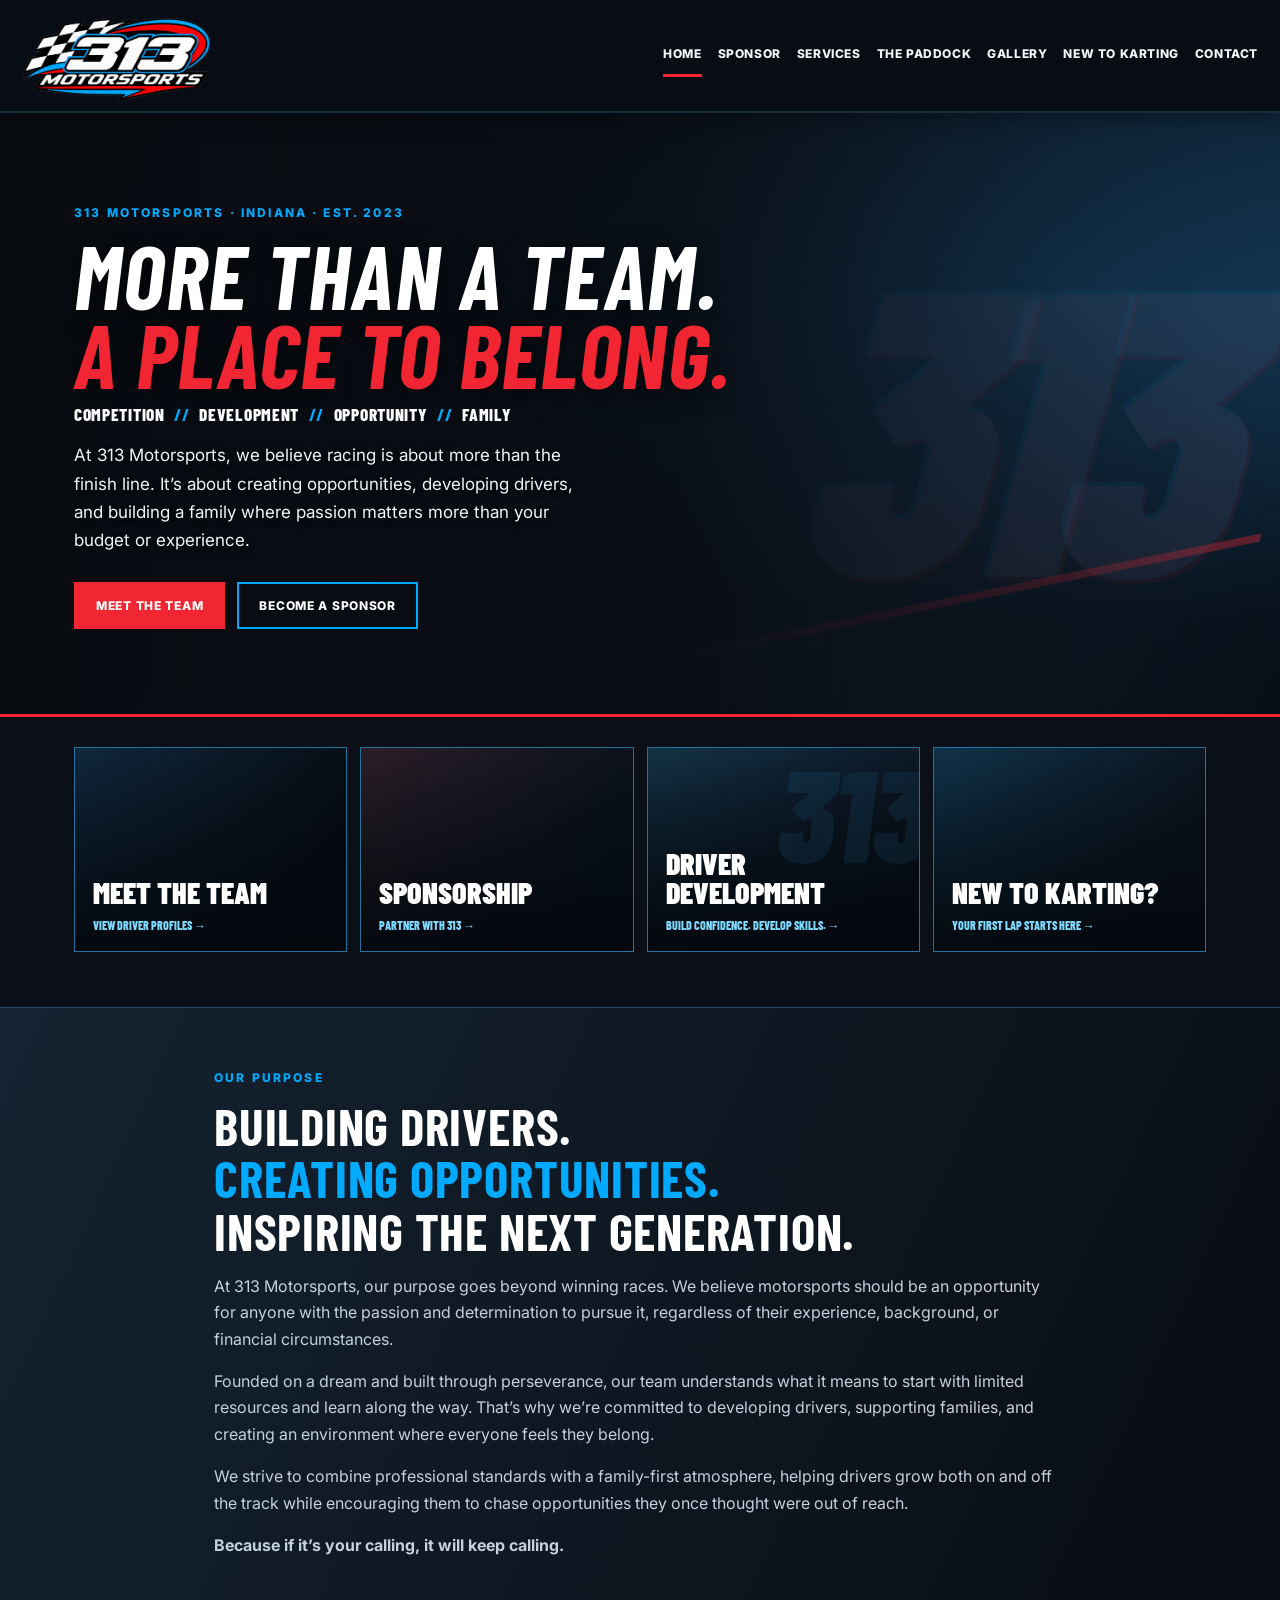
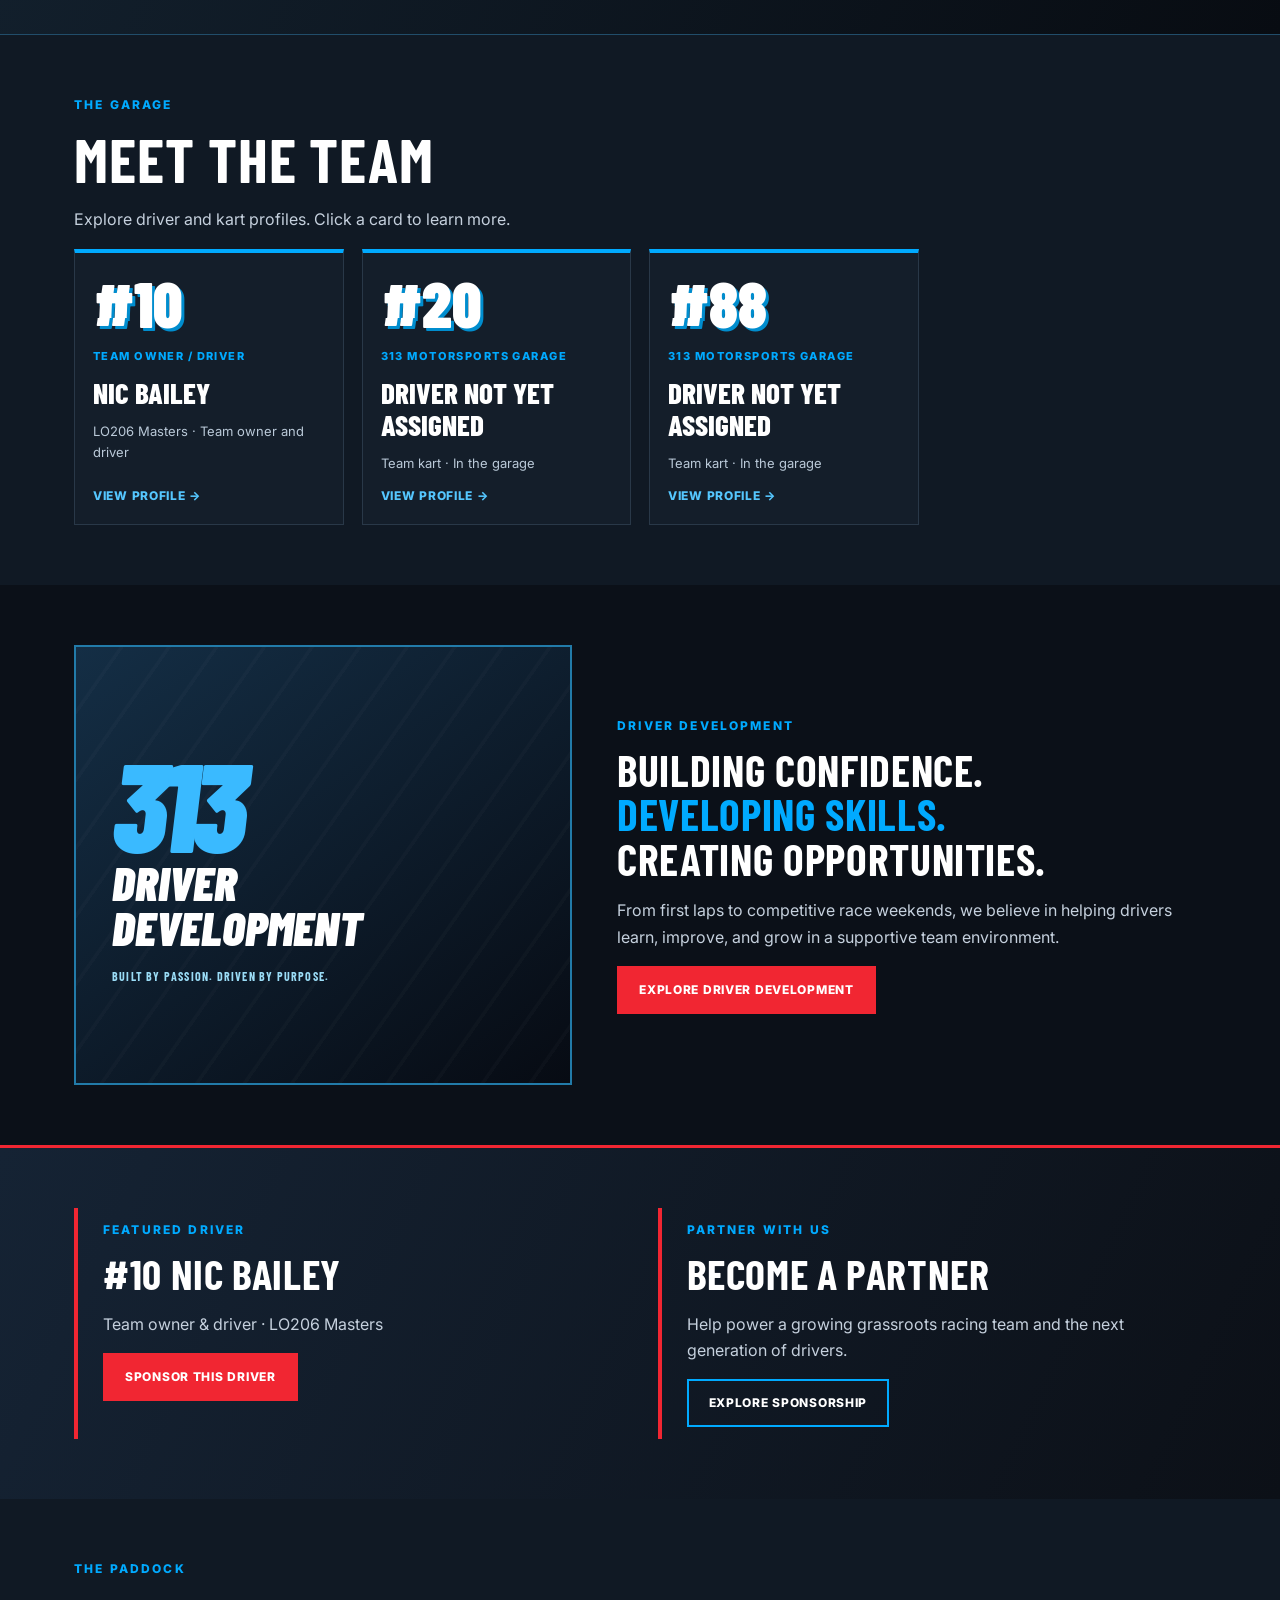
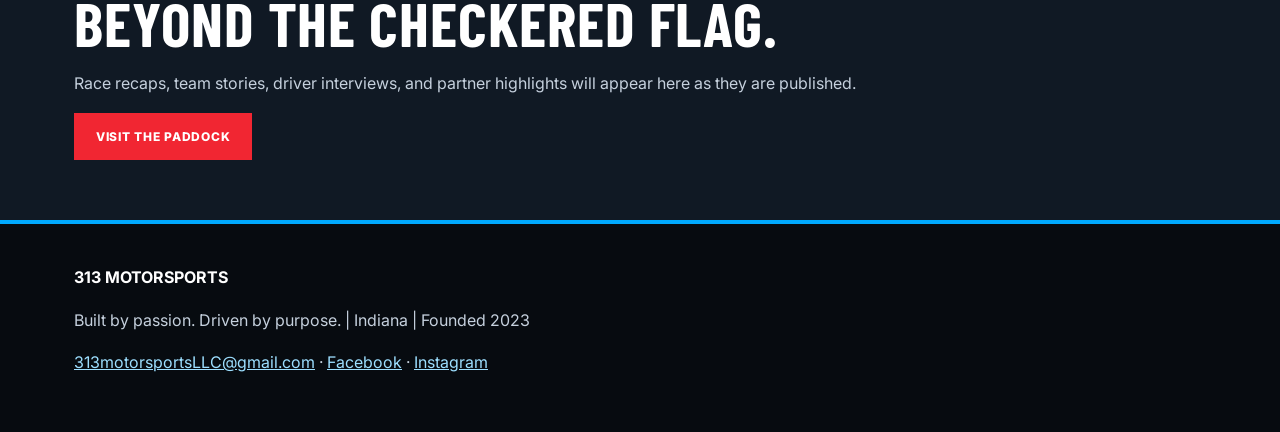
==== commit 448bf410: "Add files via upload" ====
--- a/index.html
+++ b/index.html
@@ -1 +1 @@
-<!doctype html><html lang="en"><head><meta charset="utf-8"><meta name="viewport" content="width=device-width,initial-scale=1"><meta name="description" content="313 Motorsports — Indiana grassroots kart racing, driver development, team partnerships and racing news."><title>313 Motorsports | Built by Passion</title><link rel="stylesheet" href="style.css"></head><body><header><div class="nav"><a class="brand" href="#home"><img src="assets/313-logo.png" alt="313 Motorsports logo"></a><button class="menu" id="menu" aria-label="Toggle menu">☰ Menu</button><nav id="nav" aria-label="Main navigation"><a href="#home">Home</a><a href="#sponsor">Sponsor</a><a href="#services">Services</a><a href="#paddock">The Paddock</a><a href="#gallery">Gallery</a><a href="#karting">New to Karting</a><a href="#contact">Contact</a></nav></div></header><main id="app"></main><dialog id="teamProfile" class="profile-dialog" aria-labelledby="profileName"><button type="button" class="profile-close" aria-label="Close profile">✕</button><div class="profile-content"><div class="profile-photo" id="profilePhoto">Photo coming soon</div><div><div class="eyebrow">313 MOTORSPORTS · TEAM PROFILE</div><div class="profile-number" id="profileNumber"></div><h2 id="profileName"></h2><p class="profile-role" id="profileRole"></p><dl class="profile-facts"><div><dt>Racing class</dt><dd id="profileClass"></dd></div><div><dt>Status</dt><dd id="profileStatus"></dd></div></dl><p id="profileBio"></p><a class="btn" id="profileAction" href="#contact?type=driver">Learn more</a></div></div></dialog><dialog id="galleryLightbox" class="gallery-lightbox" aria-label="Photo viewer"><button type="button" class="gallery-close" aria-label="Close photo">✕</button><figure><img alt=""><figcaption></figcaption></figure></dialog><dialog id="galleryVideoDialog" class="gallery-lightbox gallery-video-dialog" aria-label="Video player"><button type="button" class="gallery-video-close" aria-label="Close video">✕</button><div class="gallery-video-content"></div><p class="gallery-video-title"></p></dialog><footer><div class="wrap"><strong>313 MOTORSPORTS</strong><p>Built by passion. Driven by purpose. | Indiana | Founded 2023</p><p><a href="mailto:313motorsportsLLC@gmail.com">313motorsportsLLC@gmail.com</a> · <a href="https://www.facebook.com/profile.php?id=61554149565484" target="_blank" rel="noopener">Facebook</a> · <a href="https://www.instagram.com/313_motorsport/" target="_blank" rel="noopener">Instagram</a></p></div></footer><script src="site.js"></script><script>document.querySelector(".gallery-video-close").addEventListener("click",()=>document.getElementById("galleryVideoDialog").close());document.getElementById("galleryVideoDialog").addEventListener("close",()=>document.querySelector(".gallery-video-content").replaceChildren());document.getElementById("galleryVideoDialog").addEventListener("click",e=>{if(e.target.id==="galleryVideoDialog")e.target.close()});document.querySelector(".gallery-close").addEventListener("click",()=>document.getElementById("galleryLightbox").close());document.getElementById("galleryLightbox").addEventListener("click",e=>{if(e.target.id==="galleryLightbox")e.target.close()});</script></body></html>+<!doctype html><html lang="en"><head><meta charset="utf-8"><meta name="viewport" content="width=device-width,initial-scale=1"><meta name="description" content="313 Motorsports — Indiana grassroots kart racing, driver development, team partnerships and racing news."><title>313 Motorsports | Built by Passion</title><link rel="stylesheet" href="style.css"></head><body><header><div class="nav"><a class="brand" href="#home"><img src="assets/313-logo.png" alt="313 Motorsports logo"></a><button class="menu" id="menu" aria-label="Toggle menu">☰ Menu</button><nav id="nav" aria-label="Main navigation"><a href="#home">Home</a><a href="#sponsor">Sponsor</a><a href="#services">Services</a><a href="#paddock">The Paddock</a><a href="#gallery">Gallery</a><a href="#karting">New to Karting</a><a href="#contact">Contact</a></nav></div></header><main id="app"></main><dialog id="teamProfile" class="profile-dialog" aria-labelledby="profileName"><button type="button" class="profile-close" aria-label="Close profile">✕</button><div class="profile-content"><div class="profile-photo" id="profilePhoto">Photo coming soon</div><div><div class="eyebrow">313 MOTORSPORTS · TEAM PROFILE</div><div class="profile-number" id="profileNumber"></div><h2 id="profileName"></h2><p class="profile-role" id="profileRole"></p><dl class="profile-facts"><div><dt>Racing class</dt><dd id="profileClass"></dd></div><div><dt>Status</dt><dd id="profileStatus"></dd></div></dl><p id="profileBio"></p><a class="btn" id="profileAction" href="#contact?type=driver">Learn more</a></div></div></dialog><dialog id="galleryLightbox" class="gallery-lightbox" aria-label="Photo viewer"><button type="button" class="gallery-close" aria-label="Close photo">✕</button><figure><img alt=""><figcaption></figcaption></figure></dialog><dialog id="galleryVideoDialog" class="gallery-lightbox gallery-video-dialog" aria-label="Video player"><button type="button" class="gallery-video-close" aria-label="Close video">✕</button><div class="gallery-video-content"></div><p class="gallery-video-title"></p></dialog><footer><div class="wrap"><strong>313 MOTORSPORTS</strong><p>Built by passion. Driven by purpose. | Indiana | Founded 2023</p><p><a href="mailto:313motorsportsLLC@gmail.com">313motorsportsLLC@gmail.com</a> · <a href="https://www.facebook.com/profile.php?id=61554149565484" target="_blank" rel="noopener">Facebook</a> · <a href="https://www.instagram.com/313_motorsport/" target="_blank" rel="noopener">Instagram</a></p></div></footer><script src="site-core.js"></script><script src="pages/gallery.js"></script><script src="pages/home.js"></script><script src="pages/paddock.js"></script><script src="pages/sponsor.js"></script><script src="pages/services.js"></script><script src="pages/karting.js"></script><script src="pages/contact.js"></script><script src="site.js"></script><script>document.querySelector(".gallery-video-close").addEventListener("click",()=>document.getElementById("galleryVideoDialog").close());document.getElementById("galleryVideoDialog").addEventListener("close",()=>document.querySelector(".gallery-video-content").replaceChildren());document.getElementById("galleryVideoDialog").addEventListener("click",e=>{if(e.target.id==="galleryVideoDialog")e.target.close()});document.querySelector(".gallery-close").addEventListener("click",()=>document.getElementById("galleryLightbox").close());document.getElementById("galleryLightbox").addEventListener("click",e=>{if(e.target.id==="galleryLightbox")e.target.close()});</script></body></html>
--- a/style.css
+++ b/style.css
@@ -59,3 +59,54 @@
 
 /* Video gallery additions; existing photo cards and filters remain unchanged. */
 .gallery-thumb{position:relative}.gallery-thumb img{width:100%;height:220px;object-fit:cover;display:block}.gallery-play{position:absolute;left:50%;top:50%;transform:translate(-50%,-50%);border-radius:50%;background:#e82737;color:#fff;width:58px;height:58px;display:grid;place-items:center;font-size:24px;box-shadow:0 4px 22px #000a}.gallery-video-placeholder{height:220px;background:linear-gradient(135deg,#102c42,#0a111b);display:flex;align-items:center;justify-content:center;gap:15px;font:900 52px Impact,sans-serif;color:#67caff}.gallery-video-placeholder span{font:700 30px sans-serif;color:#fff}.gallery-video-dialog{width:min(95vw,960px)}.gallery-video-close{float:right;background:#ef2634;color:white;border:0;padding:8px 12px;cursor:pointer;margin-bottom:12px}.gallery-video-content{clear:both;aspect-ratio:16/9;background:#000}.gallery-video-content iframe,.gallery-video-content video{width:100%;height:100%;display:block;border:0}.gallery-video-title{font-weight:800;margin:12px 0 0}
+
+/* Purpose section: single-column layout after removal of value cards. */
+.mission-section .mission-grid { display: block; max-width: 900px; }
+
+/* Current Partners: equal recognition by default; reorder via currentPartners in site.js. */
+.partners-section .partners-grid{display:grid;grid-template-columns:repeat(2,minmax(0,1fr));gap:22px;margin:32px 0}.partner-card{display:flex;flex-direction:column;align-items:center;gap:12px;text-align:center;background:#121d2b;border:1px solid #30445c;border-radius:12px;padding:22px;text-decoration:none;color:#fff;transition:border-color .2s,transform .2s}.partner-card:hover,.partner-card:focus-visible{border-color:#51b8ef;transform:translateY(-3px)}.partner-logo{width:100%;height:235px;display:flex;align-items:center;justify-content:center;background:#fff;border-radius:8px;padding:16px;box-sizing:border-box}.partner-logo img{width:100%;height:100%;object-fit:contain}.partner-card strong{font-size:1.18rem;color:#fff}.partner-visit{font-size:.85rem;color:#7acbf7}.partner-featured{border-color:#df3446}.partners-invite{border-top:1px solid #30445c;padding-top:25px}.partners-invite h3{color:#fff}@media(max-width:650px){.partners-section .partners-grid{grid-template-columns:1fr}.partner-logo{height:210px}}
+
+/* The Paddock — standalone editorial page */
+.paddock-hero{position:relative;overflow:hidden;background:radial-gradient(ellipse at 85% 30%,rgba(31,86,153,.32),transparent 55%),linear-gradient(115deg,#090c13 0%,#121b2a 60%,#080a0e 100%);border-bottom:3px solid #e63846}
+.paddock-hero:after{content:"313";position:absolute;right:-.05em;bottom:-.25em;font-size:clamp(11rem,32vw,35rem);font-weight:1000;line-height:1;color:rgba(255,255,255,.035);pointer-events:none}
+.paddock-hero-content{position:relative;z-index:1;padding-top:clamp(5rem,10vw,9rem);padding-bottom:clamp(5rem,10vw,9rem)}
+.paddock-hero h1{font-size:clamp(3.3rem,8vw,7.5rem);line-height:.98;letter-spacing:-.045em;margin:1.2rem 0;color:#fff}
+.paddock-hero h1 em,.paddock-intro h2 em,.paddock-updates h2 em{font-style:normal;color:#e63846}
+.paddock-hero p{max-width:660px;font-size:clamp(1.05rem,2vw,1.3rem);color:#d3d9e4;line-height:1.7}
+.paddock-hero-actions{display:flex;flex-wrap:wrap;gap:1rem;margin-top:2rem}
+.paddock-intro,.paddock-updates{padding:clamp(4rem,7vw,7rem) 0}
+.paddock-intro-grid,.paddock-updates-grid{display:grid;grid-template-columns:1fr 1fr;gap:clamp(2rem,6vw,6rem);align-items:start}
+.paddock-intro h2,.paddock-updates h2{font-size:clamp(2rem,4.2vw,3.8rem);line-height:1.1;margin:1rem 0}
+.paddock-intro p,.paddock-updates p{line-height:1.85}
+.paddock-section{padding:clamp(4rem,7vw,7rem) 0}
+.paddock-section h2{margin:1rem 0}.paddock-lead{max-width:680px}
+.paddock-topic-grid{display:grid;grid-template-columns:repeat(2,minmax(0,1fr));gap:1rem;margin-top:2.4rem}
+.paddock-topic{background:linear-gradient(135deg,#1b2330,#111722);border:1px solid #364253;border-top:3px solid #e63846;border-radius:12px;padding:clamp(1.5rem,3vw,2.4rem)}
+.paddock-topic-no,.paddock-aside-kicker{font-size:.77rem;letter-spacing:.15em;font-weight:800;color:#ef6872}
+.paddock-topic h3{font-size:clamp(1.3rem,2.2vw,1.85rem);margin:1rem 0 .6rem;color:#fff}
+.paddock-topic p{color:#c3ccd9;line-height:1.7;margin:0}
+.paddock-note{font-size:.9rem;opacity:.8}
+.paddock-updates-aside{background:#141b28;border:1px solid #374457;border-radius:12px;padding:clamp(1.5rem,3vw,2.5rem);color:#e8edf5}
+.paddock-updates-aside h3{font-size:1.6rem;margin:1rem 0}.paddock-updates-aside p{color:#cbd3df}
+.paddock-updates-aside .btn{margin:.4rem .5rem .4rem 0}
+.paddock-closer{text-align:center;padding:4rem 0}.paddock-closer p{margin:1rem auto 2rem;max-width:580px}
+@media(max-width:760px){.paddock-intro-grid,.paddock-updates-grid,.paddock-topic-grid{grid-template-columns:1fr}.paddock-hero-content{padding-top:5rem;padding-bottom:5rem}}
+
+/* The Paddock: public race schedule and results */
+.paddock-race-hub{padding:76px 0;background:#10151e;color:#f6f7fa}.paddock-race-hub h2,.paddock-race-hub h3{color:#fff}.paddock-race-hub .paddock-lead,.paddock-race-hub p{color:#c2cbd8}.paddock-race-summary{display:grid;grid-template-columns:repeat(2,minmax(0,1fr));gap:18px;margin:28px 0 36px}.paddock-race-panel{padding:28px;border:1px solid #354252;border-top:3px solid #d93442;background:#19222f;border-radius:8px}.paddock-race-panel h3{margin:14px 0;font-size:clamp(1.25rem,2vw,1.7rem)}.paddock-race-panel p{margin-bottom:0}.paddock-schedule{padding:30px;border:1px solid #354252;border-radius:8px;background:#19222f}.paddock-schedule h3{font-size:clamp(1.4rem,2.5vw,2rem);margin:12px 0}.paddock-schedule-empty{display:flex;align-items:center;gap:20px;border:1px dashed #57677b;border-radius:8px;padding:24px;margin:25px 0}.paddock-schedule-icon{font-size:2rem}.paddock-schedule-empty strong,.paddock-schedule-empty span:last-child{display:block}.paddock-schedule-empty strong{color:white;margin-bottom:7px}.paddock-schedule-empty span:last-child{color:#c2cbd8}.paddock-schedule .paddock-note{font-size:.9rem}@media(max-width:650px){.paddock-race-summary{grid-template-columns:1fr}.paddock-race-hub{padding:48px 0}.paddock-schedule{padding:20px}}
+
+/* The Paddock — first featured story and long-form article */
+.paddock-featured-story{display:grid;grid-template-columns:0.9fr 1.1fr;overflow:hidden;border:1px solid rgba(255,255,255,.15);border-radius:14px;background:#171d27;margin:30px 0 18px;color:#fff}
+.paddock-story-art{min-height:300px;background:radial-gradient(circle at 20% 20%,#263d5b,transparent 55%),linear-gradient(140deg,#0e1420,#243148 55%,#5a1824);display:flex;flex-direction:column;align-items:center;justify-content:center;gap:10px}.paddock-story-art span{font-size:clamp(5rem,12vw,10rem);font-weight:900;letter-spacing:-.08em;color:rgba(255,255,255,.16)}.paddock-story-art small{font-weight:800;letter-spacing:.2em;color:#fff}.paddock-story-copy{padding:clamp(25px,4vw,56px);align-self:center}.paddock-story-copy h3{font-size:clamp(1.7rem,3vw,2.8rem);line-height:1.1;margin:14px 0}.paddock-story-copy p{color:#cbd2df;line-height:1.7}.paddock-story-copy .paddock-story-byline{font-size:.85rem;color:#a9b5c5;margin:18px 0}.paddock-article-hero{background:linear-gradient(120deg,#0c111a,#1c2b3e 65%,#4c1722);color:#fff;padding:clamp(70px,10vw,140px) 0 65px}.paddock-article-hero h1{font-size:clamp(2.6rem,6vw,5.7rem);line-height:1.05;margin:20px 0}.paddock-article-hero em{color:#ee4d59;font-style:normal}.paddock-article-deck{max-width:760px;font-size:clamp(1.05rem,2vw,1.4rem);line-height:1.55;color:#d9dfe9}.paddock-article-byline{font-size:.9rem;color:#b8c4d5;margin-top:24px}.paddock-article-body{padding:50px 0 85px}.paddock-article-body>.wrap{max-width:850px}.paddock-article-body p{font-size:1.07rem;line-height:1.9;margin:0 0 24px}.paddock-article-body h2{font-size:clamp(1.5rem,3vw,2.15rem);margin:44px 0 20px}.paddock-article-body .paddock-article-opening{font-size:1.3rem;font-weight:650;line-height:1.65}.paddock-back{display:inline-block;margin-bottom:32px;font-weight:700;text-decoration:none}.paddock-article-body blockquote{font-size:clamp(1.3rem,3vw,2rem);font-weight:800;border-left:5px solid #df3546;padding:16px 24px;margin:36px 0}.paddock-article-footer{border-top:1px solid #69738655;margin-top:40px;padding-top:25px;display:flex;gap:20px;align-items:center;justify-content:space-between;flex-wrap:wrap}.paddock-article-footer span{font-size:.8rem;font-weight:800;letter-spacing:.08em}@media(max-width:760px){.paddock-featured-story{grid-template-columns:1fr}.paddock-story-art{min-height:190px}.paddock-article-body{padding-top:30px}}
+
+/* Full featured story lives on The Paddock rather than a separate page. */
+.paddock-inline-article{max-width:840px;margin:48px auto 28px;padding:36px 42px;background:#151b25;border:1px solid rgba(255,255,255,.1);border-left:4px solid #e63846;border-radius:12px;scroll-margin-top:90px}
+.paddock-inline-article h2{margin:16px 0 20px}
+.paddock-inline-article p{line-height:1.85;margin:0 0 19px}
+.paddock-inline-article h2:not(:first-of-type){margin-top:32px}
+.paddock-inline-article blockquote{margin:30px 0;padding:18px 22px;border-left:3px solid #e63846;font-size:1.25rem;font-weight:700}
+.paddock-inline-read{display:inline-block;margin-top:8px;color:#fff;text-decoration:underline;text-decoration-color:#e63846;text-underline-offset:5px;font-weight:700}
+@media(max-width:650px){.paddock-inline-article{padding:24px 20px;margin-top:30px}}
+
+/* Paddock origin story photography */
+.paddock-story-art-photo{overflow:hidden;position:relative}.paddock-story-art-photo img{width:100%;height:100%;object-fit:cover;display:block}.paddock-story-photo{margin:2rem 0}.paddock-story-photo img{display:block;width:100%;max-height:650px;object-fit:contain;background:#111;border-radius:8px}.paddock-story-photo figcaption{font-size:.9rem;line-height:1.6;opacity:.8;margin-top:.65rem}
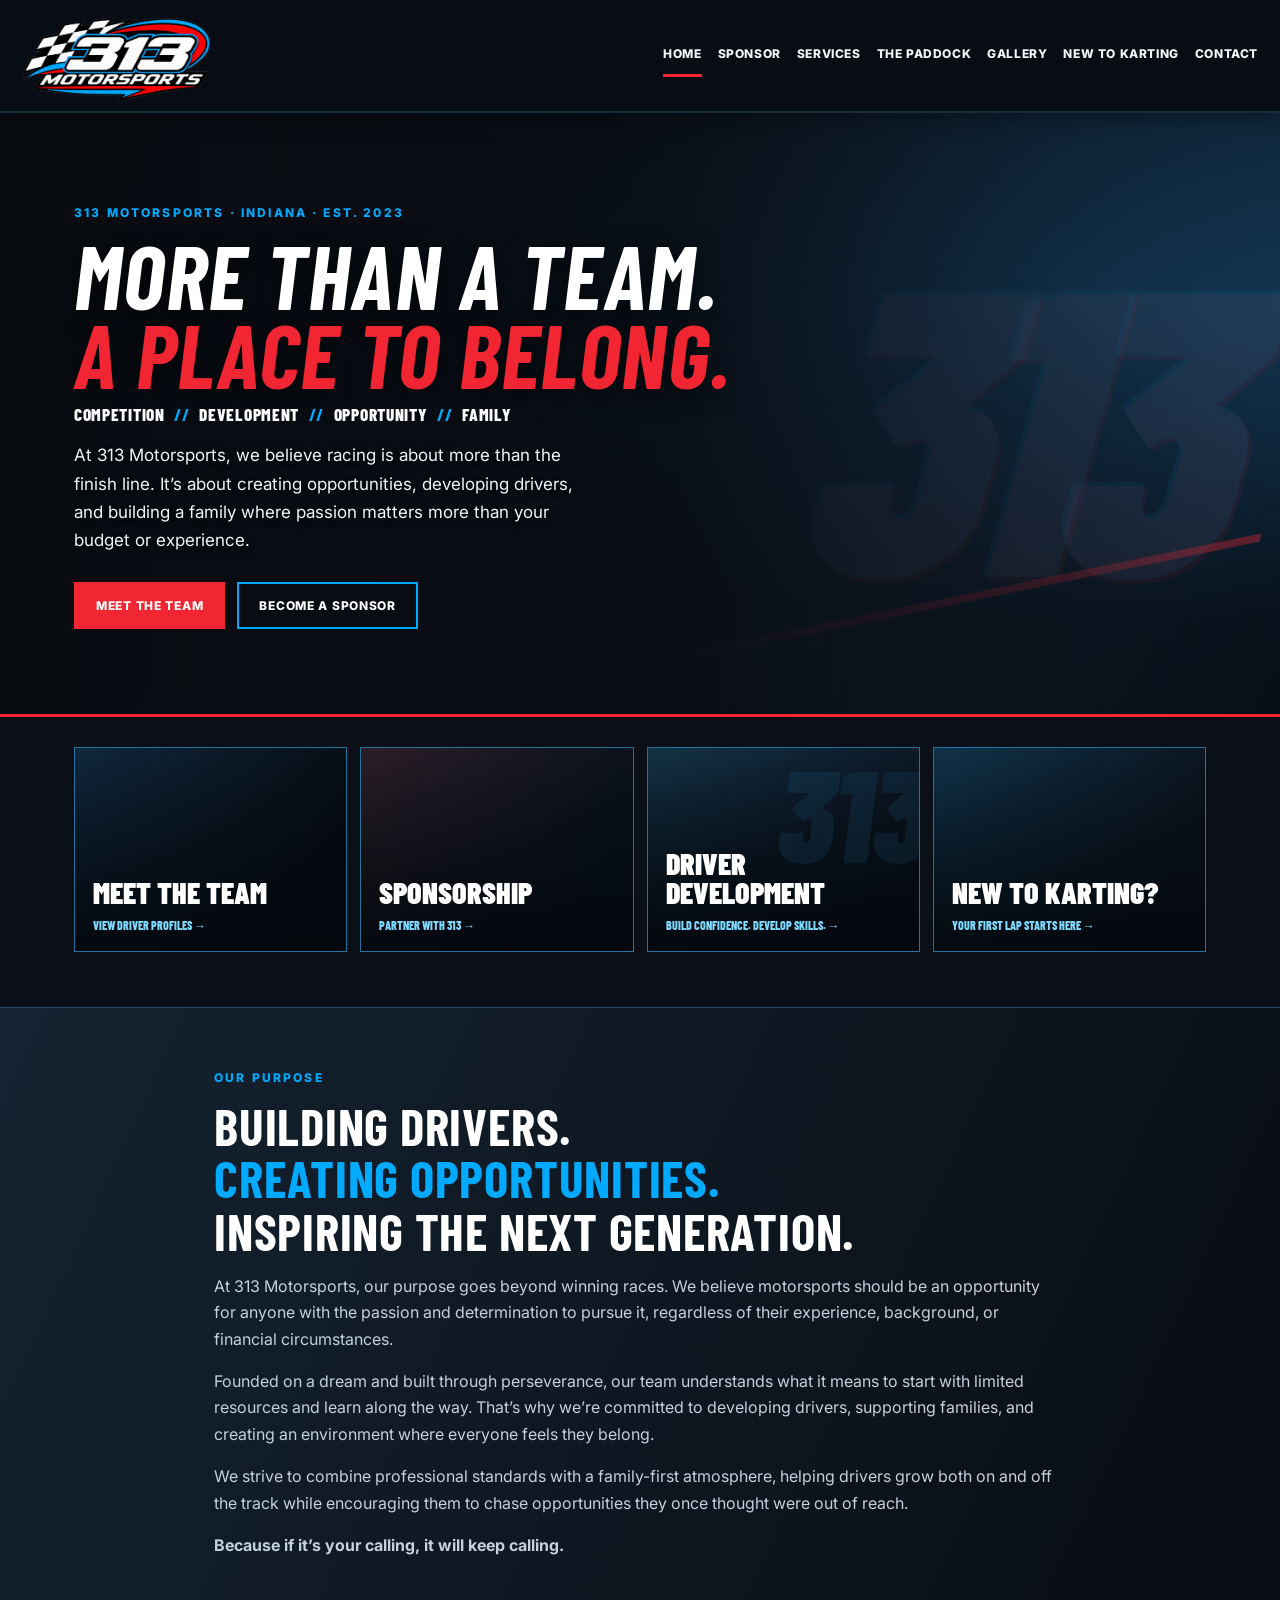
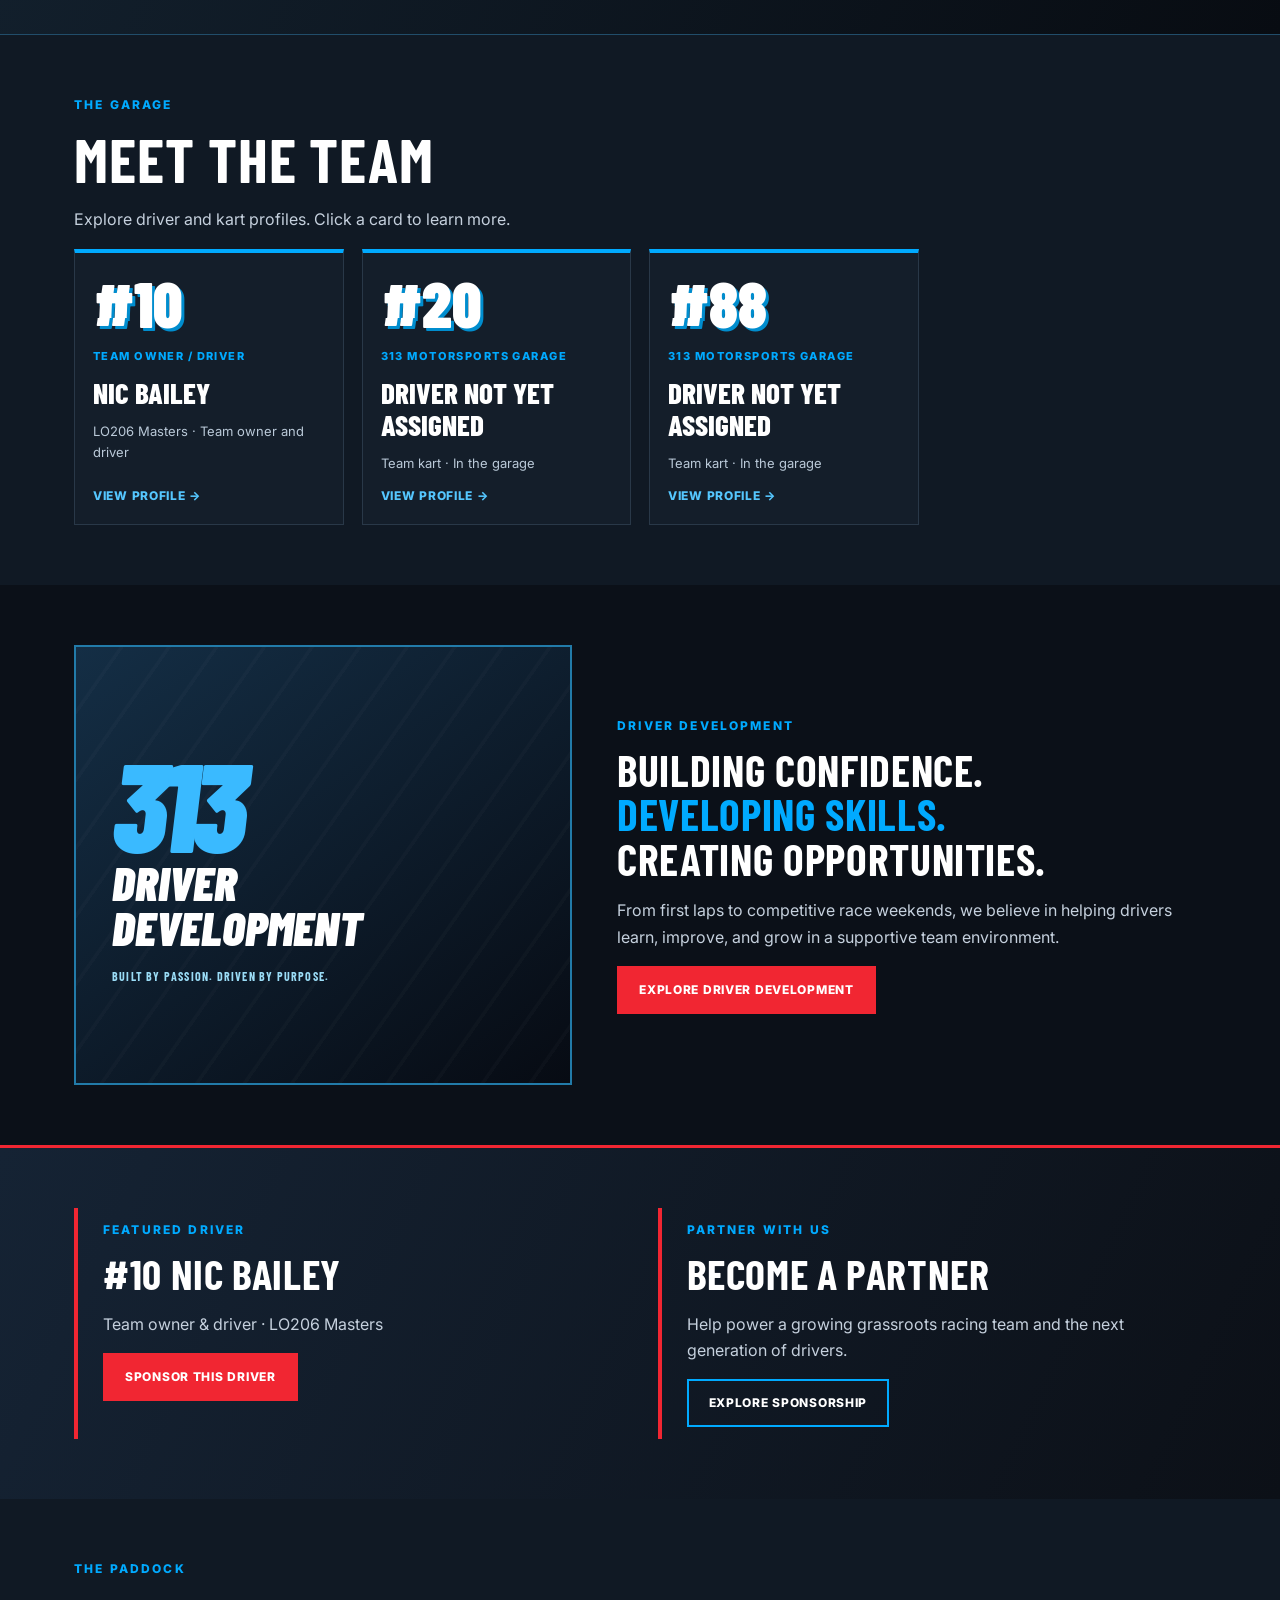
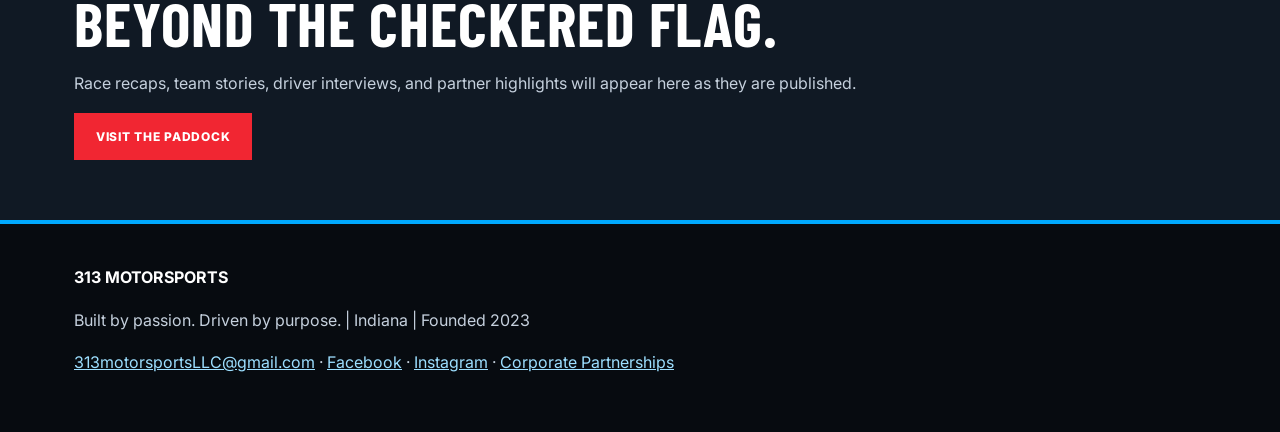
==== commit 80cbface: "Add files via upload" ====
--- a/index.html
+++ b/index.html
@@ -1 +1 @@
-<!doctype html><html lang="en"><head><meta charset="utf-8"><meta name="viewport" content="width=device-width,initial-scale=1"><meta name="description" content="313 Motorsports — Indiana grassroots kart racing, driver development, team partnerships and racing news."><title>313 Motorsports | Built by Passion</title><link rel="stylesheet" href="style.css"></head><body><header><div class="nav"><a class="brand" href="#home"><img src="assets/313-logo.png" alt="313 Motorsports logo"></a><button class="menu" id="menu" aria-label="Toggle menu">☰ Menu</button><nav id="nav" aria-label="Main navigation"><a href="#home">Home</a><a href="#sponsor">Sponsor</a><a href="#services">Services</a><a href="#paddock">The Paddock</a><a href="#gallery">Gallery</a><a href="#karting">New to Karting</a><a href="#contact">Contact</a></nav></div></header><main id="app"></main><dialog id="teamProfile" class="profile-dialog" aria-labelledby="profileName"><button type="button" class="profile-close" aria-label="Close profile">✕</button><div class="profile-content"><div class="profile-photo" id="profilePhoto">Photo coming soon</div><div><div class="eyebrow">313 MOTORSPORTS · TEAM PROFILE</div><div class="profile-number" id="profileNumber"></div><h2 id="profileName"></h2><p class="profile-role" id="profileRole"></p><dl class="profile-facts"><div><dt>Racing class</dt><dd id="profileClass"></dd></div><div><dt>Status</dt><dd id="profileStatus"></dd></div></dl><p id="profileBio"></p><a class="btn" id="profileAction" href="#contact?type=driver">Learn more</a></div></div></dialog><dialog id="galleryLightbox" class="gallery-lightbox" aria-label="Photo viewer"><button type="button" class="gallery-close" aria-label="Close photo">✕</button><figure><img alt=""><figcaption></figcaption></figure></dialog><dialog id="galleryVideoDialog" class="gallery-lightbox gallery-video-dialog" aria-label="Video player"><button type="button" class="gallery-video-close" aria-label="Close video">✕</button><div class="gallery-video-content"></div><p class="gallery-video-title"></p></dialog><footer><div class="wrap"><strong>313 MOTORSPORTS</strong><p>Built by passion. Driven by purpose. | Indiana | Founded 2023</p><p><a href="mailto:313motorsportsLLC@gmail.com">313motorsportsLLC@gmail.com</a> · <a href="https://www.facebook.com/profile.php?id=61554149565484" target="_blank" rel="noopener">Facebook</a> · <a href="https://www.instagram.com/313_motorsport/" target="_blank" rel="noopener">Instagram</a></p></div></footer><script src="site-core.js"></script><script src="pages/gallery.js"></script><script src="pages/home.js"></script><script src="pages/paddock.js"></script><script src="pages/sponsor.js"></script><script src="pages/services.js"></script><script src="pages/karting.js"></script><script src="pages/contact.js"></script><script src="site.js"></script><script>document.querySelector(".gallery-video-close").addEventListener("click",()=>document.getElementById("galleryVideoDialog").close());document.getElementById("galleryVideoDialog").addEventListener("close",()=>document.querySelector(".gallery-video-content").replaceChildren());document.getElementById("galleryVideoDialog").addEventListener("click",e=>{if(e.target.id==="galleryVideoDialog")e.target.close()});document.querySelector(".gallery-close").addEventListener("click",()=>document.getElementById("galleryLightbox").close());document.getElementById("galleryLightbox").addEventListener("click",e=>{if(e.target.id==="galleryLightbox")e.target.close()});</script></body></html>+<!doctype html><html lang="en"><head><meta charset="utf-8"><meta name="viewport" content="width=device-width,initial-scale=1"><meta name="description" content="313 Motorsports — Indiana grassroots kart racing, driver development, team partnerships and racing news."><title>313 Motorsports | Built by Passion</title><link rel="stylesheet" href="style.css"></head><body><header><div class="nav"><a class="brand" href="#home"><img src="assets/313-logo.png" alt="313 Motorsports logo"></a><button class="menu" id="menu" aria-label="Toggle menu">☰ Menu</button><nav id="nav" aria-label="Main navigation"><a href="#home">Home</a><a href="#sponsor">Sponsor</a><a href="#services">Services</a><a href="#paddock">The Paddock</a><a href="#gallery">Gallery</a><a href="#karting">New to Karting</a><a href="#contact">Contact</a></nav></div></header><main id="app"></main><dialog id="teamProfile" class="profile-dialog" aria-labelledby="profileName"><button type="button" class="profile-close" aria-label="Close profile">✕</button><div class="profile-content"><div class="profile-photo" id="profilePhoto">Photo coming soon</div><div><div class="eyebrow">313 MOTORSPORTS · TEAM PROFILE</div><div class="profile-number" id="profileNumber"></div><h2 id="profileName"></h2><p class="profile-role" id="profileRole"></p><dl class="profile-facts"><div><dt>Racing class</dt><dd id="profileClass"></dd></div><div><dt>Status</dt><dd id="profileStatus"></dd></div></dl><p id="profileBio"></p><a class="btn" id="profileAction" href="#contact?type=driver">Learn more</a></div></div></dialog><dialog id="galleryLightbox" class="gallery-lightbox" aria-label="Photo viewer"><button type="button" class="gallery-close" aria-label="Close photo">✕</button><figure><img alt=""><figcaption></figcaption></figure></dialog><dialog id="galleryVideoDialog" class="gallery-lightbox gallery-video-dialog" aria-label="Video player"><button type="button" class="gallery-video-close" aria-label="Close video">✕</button><div class="gallery-video-content"></div><p class="gallery-video-title"></p></dialog><footer><div class="wrap"><strong>313 MOTORSPORTS</strong><p>Built by passion. Driven by purpose. | Indiana | Founded 2023</p><p><a href="mailto:313motorsportsLLC@gmail.com">313motorsportsLLC@gmail.com</a> · <a href="https://www.facebook.com/profile.php?id=61554149565484" target="_blank" rel="noopener">Facebook</a> · <a href="https://www.instagram.com/313_motorsport/" target="_blank" rel="noopener">Instagram</a> · <a href="#partner">Corporate Partnerships</a></p></div></footer><script src="site-core.js"></script><script src="pages/gallery.js"></script><script src="pages/home.js"></script><script src="pages/paddock.js"></script><script src="pages/sponsor.js"></script><script src="pages/partner.js"></script><script src="pages/services.js"></script><script src="pages/karting.js"></script><script src="pages/contact.js"></script><script src="paddock-stories.js"></script><script src="site.js"></script><script>document.querySelector(".gallery-video-close").addEventListener("click",()=>document.getElementById("galleryVideoDialog").close());document.getElementById("galleryVideoDialog").addEventListener("close",()=>document.querySelector(".gallery-video-content").replaceChildren());document.getElementById("galleryVideoDialog").addEventListener("click",e=>{if(e.target.id==="galleryVideoDialog")e.target.close()});document.querySelector(".gallery-close").addEventListener("click",()=>document.getElementById("galleryLightbox").close());document.getElementById("galleryLightbox").addEventListener("click",e=>{if(e.target.id==="galleryLightbox")e.target.close()});</script></body></html>
--- a/style.css
+++ b/style.css
@@ -110,3 +110,30 @@
 
 /* Paddock origin story photography */
 .paddock-story-art-photo{overflow:hidden;position:relative}.paddock-story-art-photo img{width:100%;height:100%;object-fit:cover;display:block}.paddock-story-photo{margin:2rem 0}.paddock-story-photo img{display:block;width:100%;max-height:650px;object-fit:contain;background:#111;border-radius:8px}.paddock-story-photo figcaption{font-size:.9rem;line-height:1.6;opacity:.8;margin-top:.65rem}
+
+/* Services — featured free introductory team session */
+.first-lap-section{background:#0b111a}
+.first-lap-section .lead{max-width:850px}
+.first-lap-panel{display:grid;grid-template-columns:minmax(0,1.65fr) minmax(240px,1fr);gap:30px;margin-top:26px;padding:30px;background:linear-gradient(135deg,#192b3e,#101721);border:1px solid #34546b;border-left:5px solid #d33a44}
+.first-lap-panel h3{color:#fff;margin:18px 0 12px}
+.first-lap-panel p{line-height:1.65}
+.first-lap-action{border-left:1px solid #3c5268;padding-left:28px;align-self:center}
+@media(max-width:700px){.first-lap-panel{grid-template-columns:1fr;padding:22px}.first-lap-action{border-left:0;border-top:1px solid #3c5268;padding:20px 0 0}}
+
+/* Clickable beginner resource guides */
+.resource-card{background:var(--panel);border:1px solid var(--line);border-top:3px solid var(--blue);min-width:0}
+.resource-card summary{cursor:pointer;list-style:none;padding:22px;display:flex;justify-content:space-between;gap:12px;align-items:center;font-weight:800;font-size:18px}
+.resource-card summary::-webkit-details-marker{display:none}
+.resource-card summary:hover,.resource-card summary:focus-visible{background:#203149;outline-offset:3px}
+.resource-open{font-size:11px;color:#79ceff;text-transform:uppercase;white-space:nowrap}
+.resource-card[open] .resource-open{font-size:0}
+.resource-card[open] .resource-open:after{content:'Close −';font-size:11px}
+.resource-content{padding:0 22px 22px}.resource-entry{border-top:1px solid var(--line);padding:13px 0}.resource-entry p{margin:4px 0;font-size:14px}
+.resource-content a{color:#91d9ff}
+@media print{header,footer,.buttons,.resource-open{display:none!important}.resource-card{break-inside:avoid}.resource-card:not([open]) .resource-content{display:block!important}.grid{display:block}.resource-card{margin-bottom:12px}}
+
+/* Sponsor QR landing page */
+.partner-benefit{padding:1.4rem;border:1px solid rgba(150,165,185,.22);border-radius:12px;background:rgba(125,140,165,.07)}
+.partner-benefit h3{margin-top:0}.partner-benefit p{margin-bottom:0}
+.partner-landing-photo{margin-top:2rem;max-width:740px}.partner-landing-photo img{display:block;width:100%;max-height:420px;object-fit:cover;border-radius:12px}.partner-landing-photo p{font-size:.9rem;opacity:.75}
+.partner-disclaimer{font-size:.85rem;opacity:.72;margin-top:1.5rem}.partner-final{max-width:860px}.partner-final a:not(.btn){color:inherit}
